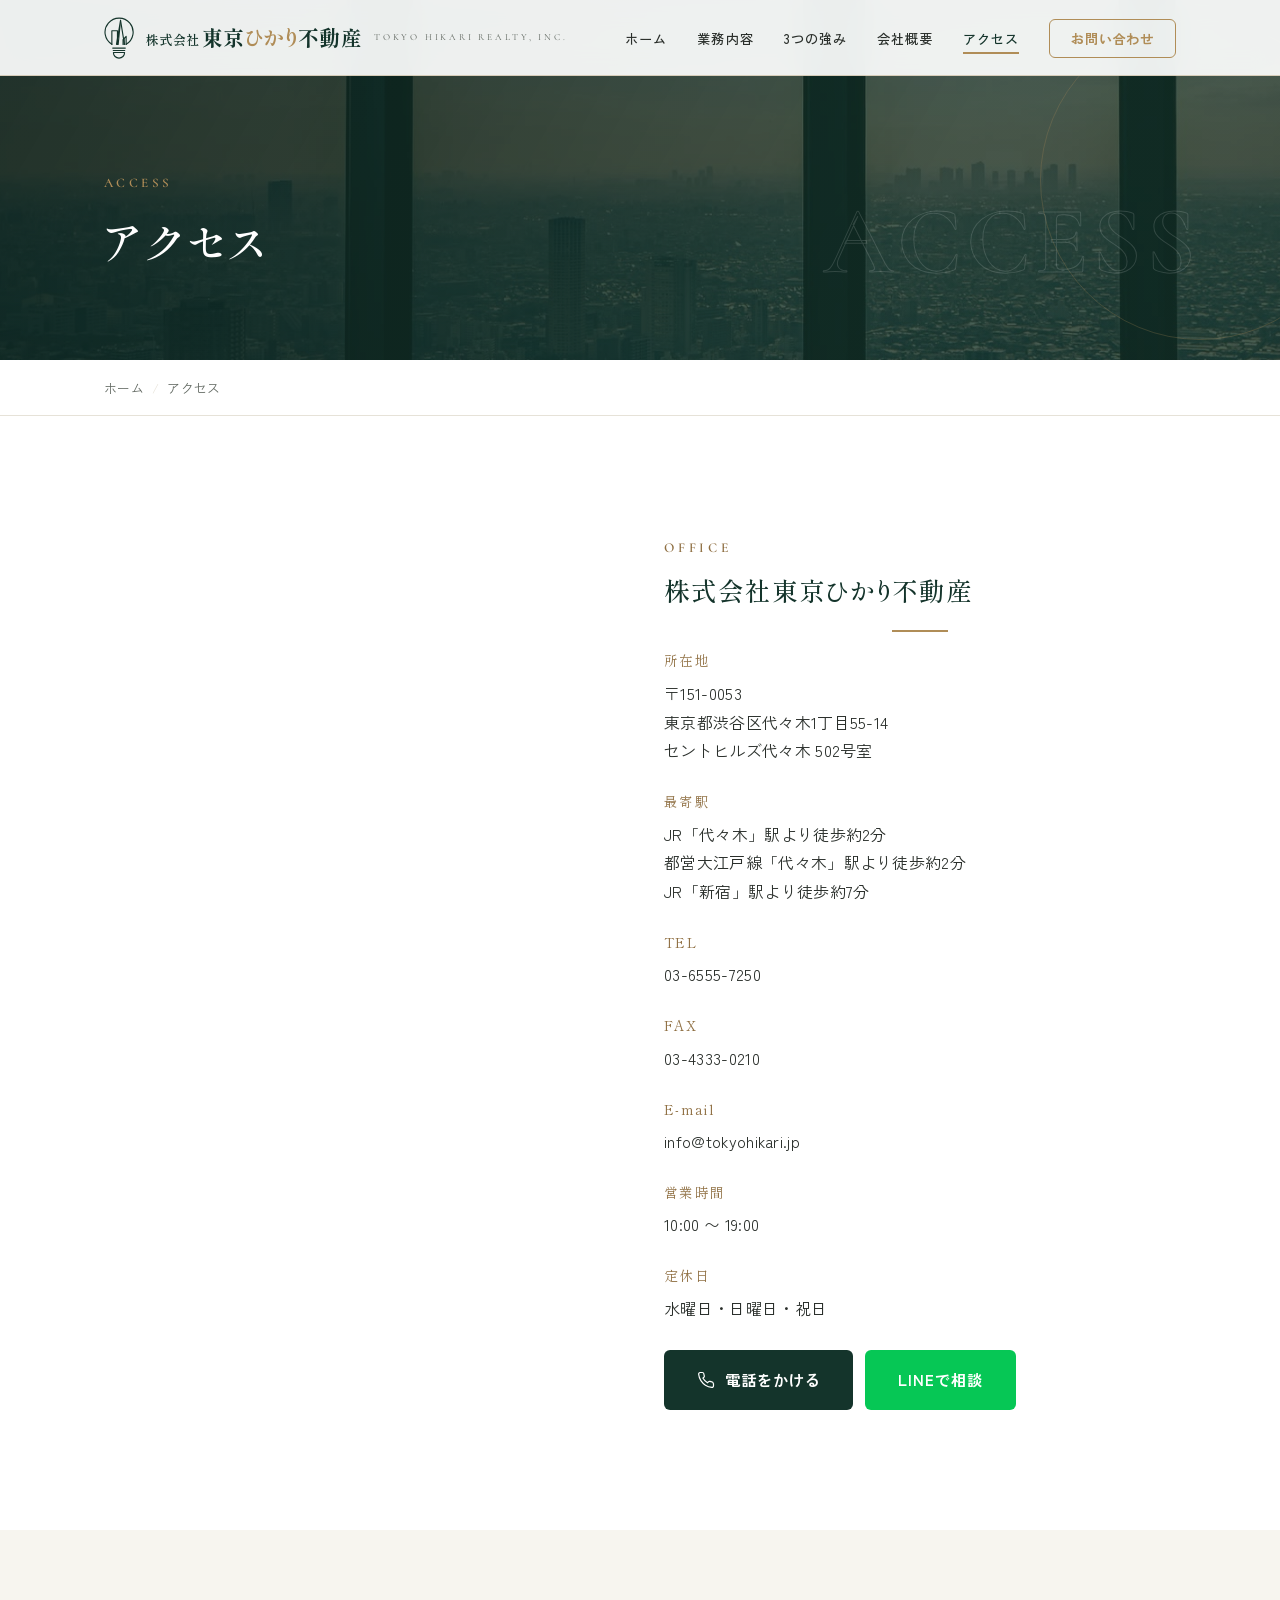
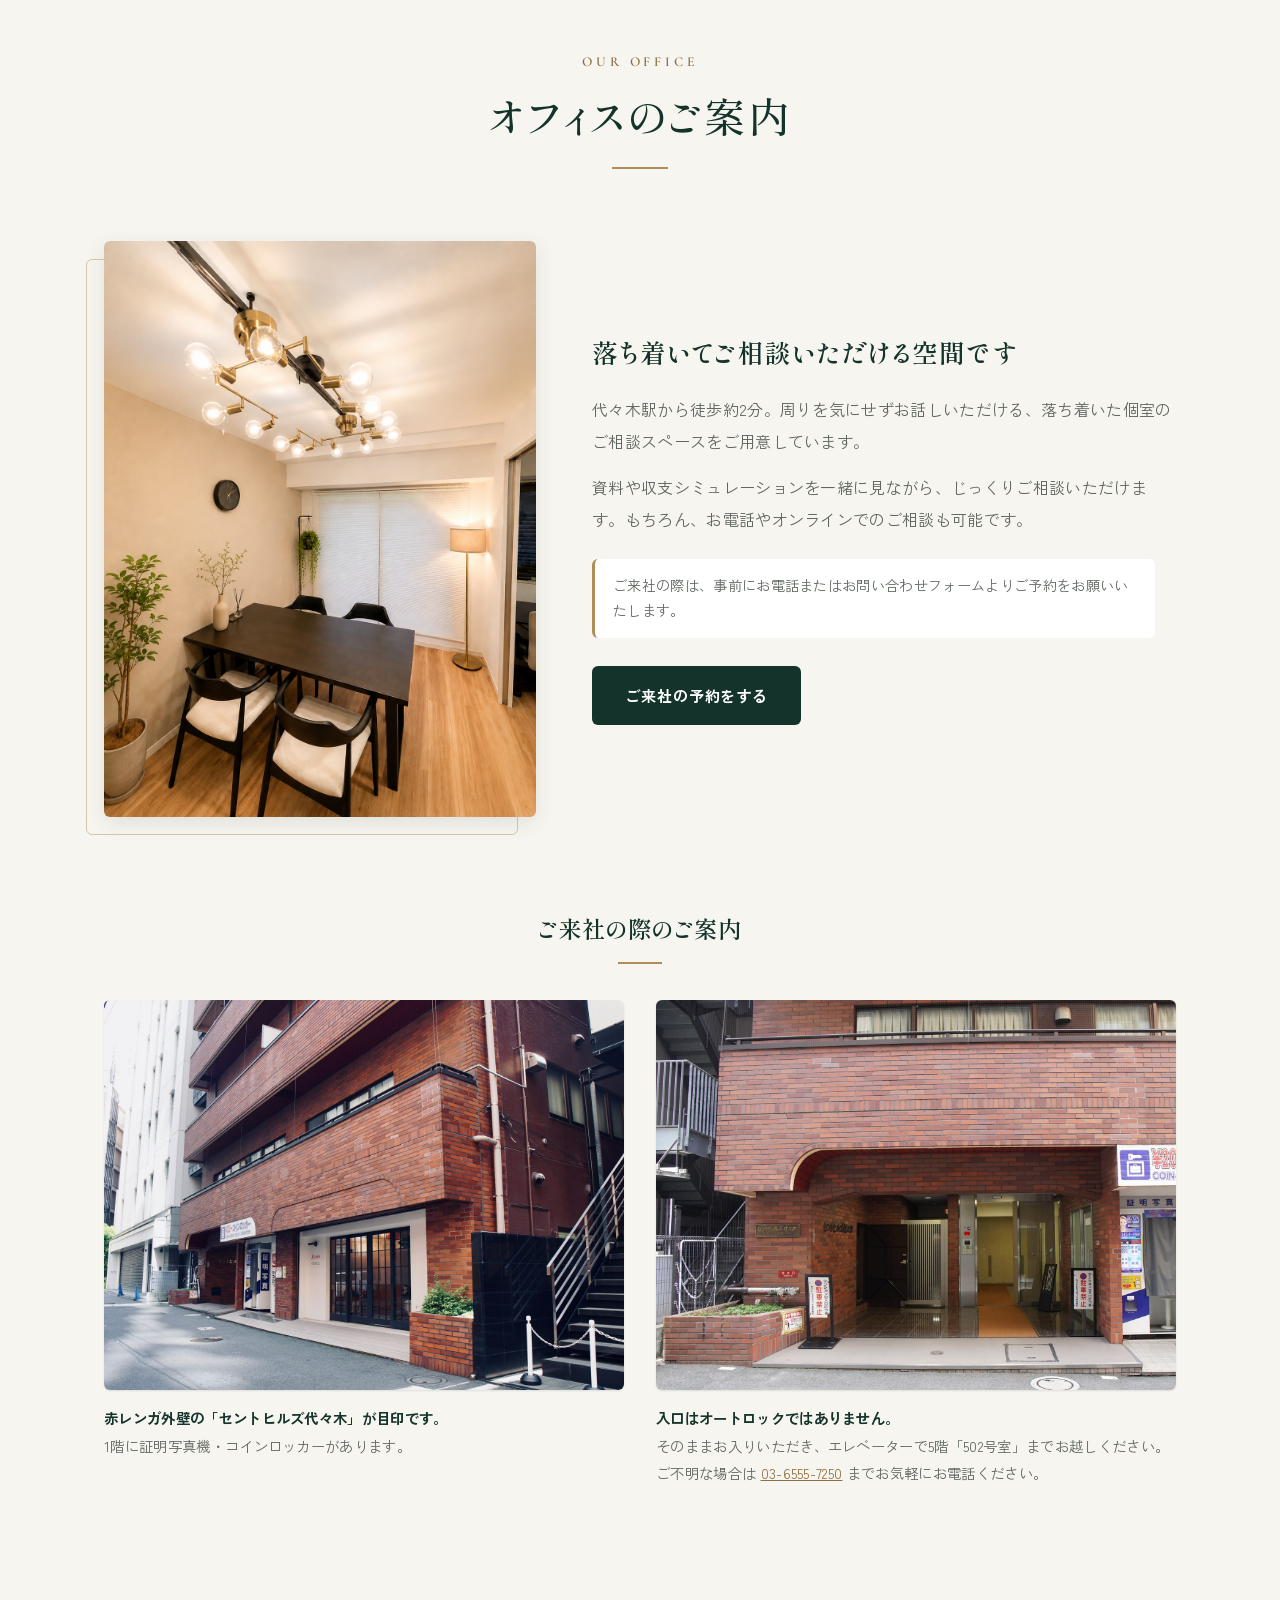
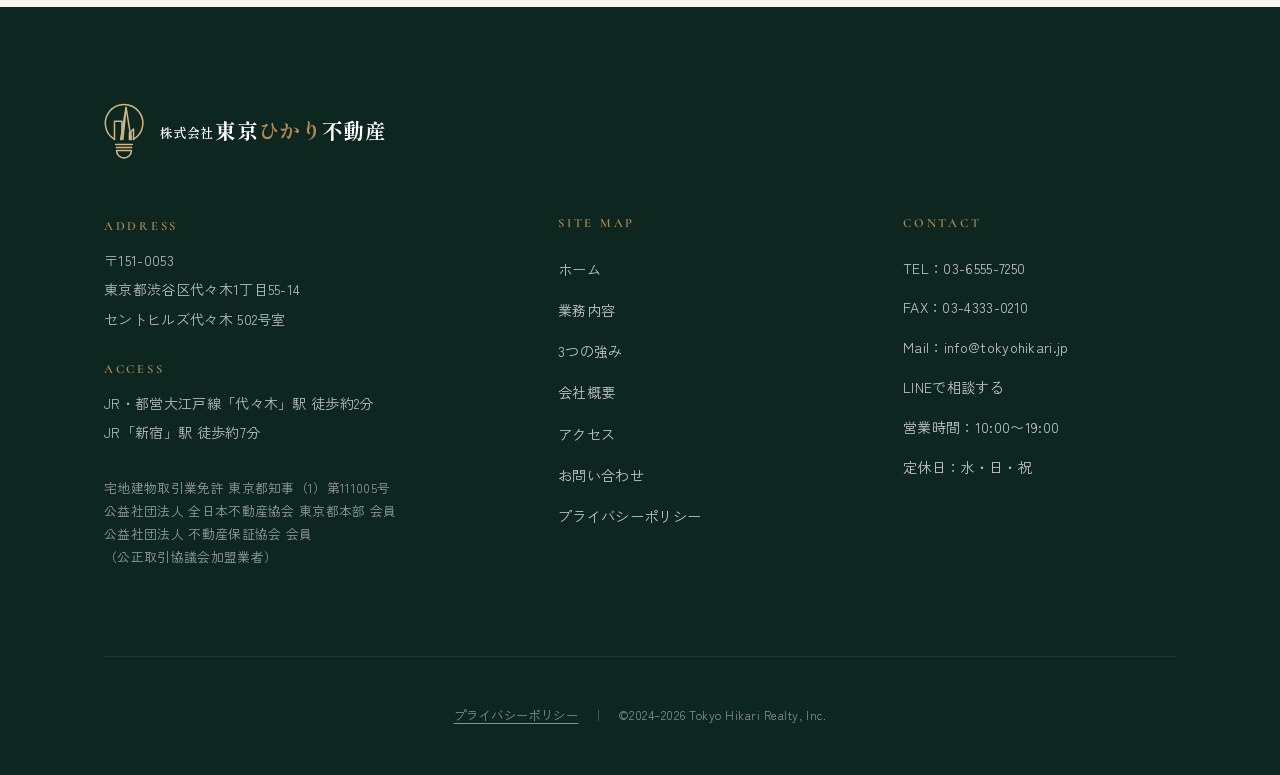
==== access.html @ 7df6ebfc "CTA演出のトリガー調整・旧URLリダイレクト・favicon.ico追加・文言修正 - CTAカーテン演出を、画面下端ではなく中ほど（下から約30%）まで入ってから   開く専用トリガーに変更。大き" ====
<!DOCTYPE html>
<html lang="ja">
<head>
  <meta charset="UTF-8" />
  <meta name="viewport" content="width=device-width, initial-scale=1.0" />
  <title>アクセス｜株式会社東京ひかり不動産</title>
  <meta name="description" content="株式会社東京ひかり不動産へのアクセス。〒151-0053 東京都渋谷区代々木1丁目55-14 セントヒルズ代々木502号室。JR代々木駅より徒歩約2分。" />

  <meta property="og:type" content="website" />
  <meta property="og:title" content="アクセス｜株式会社東京ひかり不動産" />
  <meta property="og:description" content="JR代々木駅より徒歩約2分。アクセス情報のご案内。" />
  <meta property="og:url" content="https://www.tokyohikari.jp/access.html" />
  <meta property="og:image" content="https://www.tokyohikari.jp/images/ogp.jpg" />
  <meta property="og:site_name" content="株式会社東京ひかり不動産" />

  <link rel="canonical" href="https://www.tokyohikari.jp/access.html" />
  <link rel="preconnect" href="https://fonts.googleapis.com" />
  <link rel="preconnect" href="https://fonts.gstatic.com" crossorigin />
  <link href="https://fonts.googleapis.com/css2?family=Cormorant:wght@500;600&family=Playfair+Display:wght@500;600&family=Shippori+Mincho:wght@500;600;700&family=Zen+Kaku+Gothic+Antique:wght@400;500;700;900&display=swap" rel="stylesheet" />
  <link rel="stylesheet" href="css/style.css?v=20260802" />

  <!-- Favicon / App Icons -->
  <link rel="icon" href="favicon.svg" type="image/svg+xml" />
  <link rel="icon" href="favicon-32.png" type="image/png" sizes="32x32" />
  <link rel="apple-touch-icon" href="apple-touch-icon.png" />
  <link rel="icon" href="/favicon.ico" sizes="16x16 32x32 48x48" />
  <meta name="theme-color" content="#14342b" />

  <script type="application/ld+json">
  {
    "@context": "https://schema.org",
    "@type": "RealEstateAgent",
    "name": "株式会社東京ひかり不動産",
    "logo": "https://www.tokyohikari.jp/images/ogp.jpg",
    "url": "https://www.tokyohikari.jp/",
    "telephone": "+81-3-6555-7250",
    "address": {
      "@type": "PostalAddress",
      "postalCode": "151-0053",
      "addressRegion": "東京都",
      "addressLocality": "渋谷区",
      "streetAddress": "代々木1丁目55-14 セントヒルズ代々木 502号室",
      "addressCountry": "JP"
    }
  }
  </script>
</head>
<body>

  <!-- ============ HEADER ============ -->
  <header class="header">
    <div class="container header__inner">
      <a href="index.html" class="brand" aria-label="株式会社東京ひかり不動産 ホーム">
        <img src="images/logo.svg" alt="" class="brand__logo" width="30" height="42" />
        <span class="brand__mark"><span class="brand__co">株式会社</span>東京<span class="lumine">ひかり</span>不動産</span>
        <span class="brand__en">Tokyo Hikari Realty, Inc.</span>
      </a>
      <button class="nav-toggle" aria-label="メニューを開く" aria-expanded="false" aria-controls="gnav">
        <span></span><span></span><span></span>
      </button>
      <nav class="gnav" id="gnav">
        <video class="gnav__video" data-src="images/menu-forum.mp4" muted loop playsinline preload="none" aria-hidden="true"></video>
        <div class="gnav__scrim" aria-hidden="true"></div>
        <span class="gnav__brand" aria-hidden="true"><span class="gnav__co">株式会社</span>東京<span class="lumine">ひかり</span>不動産</span>
        <ul class="gnav__list">
          <li><a href="index.html" class="gnav__link">ホーム</a></li>
          <li><a href="services.html" class="gnav__link">業務内容</a></li>
          <li><a href="strengths.html" class="gnav__link">3つの強み</a></li>
          <li><a href="company.html" class="gnav__link">会社概要</a></li>
          <li><a href="access.html" class="gnav__link is-active">アクセス</a></li>
          <li><a href="contact.html" class="gnav__cta">お問い合わせ</a></li>
        </ul>
      </nav>
    </div>
  </header>

  <main>
    <!-- ============ PAGE HERO ============ -->
    <section class="page-hero">
      <div class="container page-hero__inner" data-en="Access">
        <span class="page-hero__en">Access</span>
        <h1 class="page-hero__title">アクセス</h1>
      </div>
    </section>
    <div class="breadcrumb">
      <div class="container">
        <a href="index.html">ホーム</a><span>/</span>アクセス
      </div>
    </div>

    <!-- ============ ACCESS ============ -->
    <section class="section">
      <div class="container">
        <div class="access-grid">
          <div class="reveal">
            <!-- Google Maps 公式埋め込み（会社のGoogleビジネス登録・社名ピン付き） -->
            <iframe
              class="map-embed"
              src="https://www.google.com/maps/embed?pb=!1m18!1m12!1m3!1d1620.355346889117!2d139.70074214817475!3d35.684124958683825!2m3!1f0!2f0!3f0!3m2!1i1024!2i768!4f13.1!3m3!1m2!1s0x60188df85222869b%3A0xcec7c83b9934823b!2z5qCq5byP5Lya56S-5p2x5Lqs44Gy44GL44KK5LiN5YuV55Sj!5e0!3m2!1sja!2sjp!4v1783303638891!5m2!1sja!2sjp"
              allowfullscreen=""
              loading="lazy"
              referrerpolicy="strict-origin-when-cross-origin"
              title="株式会社東京ひかり不動産 地図"></iframe>
          </div>
          <div class="reveal">
            <span class="section-head__en" style="text-align:left">Office</span>
            <h2 class="section-head__title" style="text-align:left; font-size:1.6rem; margin-bottom:8px;">株式会社東京ひかり不動産</h2>
            <dl class="access-detail">
              <dt>所在地</dt>
              <dd>〒151-0053<br />東京都渋谷区代々木1丁目55-14<br />セントヒルズ代々木 502号室</dd>

              <dt>最寄駅</dt>
              <dd>JR「代々木」駅より徒歩約2分<br />都営大江戸線「代々木」駅より徒歩約2分<br />JR「新宿」駅より徒歩約7分</dd>

              <dt>TEL</dt>
              <dd><a href="tel:0365557250">03-6555-7250</a></dd>

              <dt>FAX</dt>
              <dd>03-4333-0210</dd>

              <dt>E-mail</dt>
              <dd><a href="mailto:info@tokyohikari.jp">info@tokyohikari.jp</a></dd>

              <dt>営業時間</dt>
              <dd>10:00 〜 19:00</dd>

              <dt>定休日</dt>
              <dd>水曜日・日曜日・祝日</dd>
            </dl>
            <div style="margin-top:28px; display:flex; gap:12px; flex-wrap:wrap;">
              <a href="tel:0365557250" class="btn btn--navy">
                <svg width="18" height="18" viewBox="0 0 24 24" fill="none" stroke="currentColor" stroke-width="1.6" aria-hidden="true"><path d="M22 16.9v3a2 2 0 0 1-2.2 2 19.8 19.8 0 0 1-8.6-3 19.5 19.5 0 0 1-6-6 19.8 19.8 0 0 1-3-8.6A2 2 0 0 1 4.1 2h3a2 2 0 0 1 2 1.7c.1.9.3 1.8.6 2.6a2 2 0 0 1-.5 2.1L8 9.6a16 16 0 0 0 6 6l1.2-1.2a2 2 0 0 1 2.1-.5c.8.3 1.7.5 2.6.6a2 2 0 0 1 1.7 2z"/></svg>
                電話をかける
              </a>
              <a href="https://lin.ee/lHbVSyY" class="btn btn--line" target="_blank" rel="noopener">LINEで相談</a>
            </div>
          </div>
        </div>
      </div>
    </section>

    <!-- ============ OFFICE（オフィスのご案内） ============ -->
    <section class="section section--alt">
      <div class="container">
        <div class="section-head reveal">
          <span class="section-head__en">Our Office</span>
          <h2 class="section-head__title">オフィスのご案内</h2>
        </div>
        <div class="office-grid">
          <figure class="office-photo reveal">
            <img src="images/office.jpg" alt="株式会社東京ひかり不動産 事務所内のご相談スペース" loading="lazy" />
          </figure>
          <div class="reveal">
            <h3 class="office-text__title">落ち着いてご相談いただける空間です</h3>
            <p class="office-text__body">
              代々木駅から徒歩約2分。周りを気にせずお話しいただける、落ち着いた個室のご相談スペースをご用意しています。
            </p>
            <p class="office-text__body">
              資料や収支シミュレーションを一緒に見ながら、じっくりご相談いただけます。もちろん、お電話やオンラインでのご相談も可能です。
            </p>
            <p class="office-text__note">
              ご来社の際は、事前にお電話またはお問い合わせフォームよりご予約をお願いいたします。
            </p>
            <div style="display:flex; gap:12px; flex-wrap:wrap;">
              <a href="contact.html" class="btn btn--navy">ご来社の予約をする</a>
            </div>
          </div>
        </div>

        <!-- ご来社の際のご案内（building.jpg / entrance.jpg を images/ に配置） -->
        <div class="visit reveal">
          <h3 class="visit__title">ご来社の際のご案内</h3>
          <div class="visit-grid">
            <figure class="visit-photo">
              <img src="images/building.jpg" alt="セントヒルズ代々木の外観。赤レンガ外壁のマンション" loading="lazy" />
              <figcaption>
                <strong>赤レンガ外壁の「セントヒルズ代々木」が目印です。</strong><br />
                1階に証明写真機・コインロッカーがあります。
              </figcaption>
            </figure>
            <figure class="visit-photo">
              <img src="images/entrance.jpg" alt="セントヒルズ代々木の入口" loading="lazy" />
              <figcaption>
                <strong>入口はオートロックではありません。</strong><br />
                そのままお入りいただき、エレベーターで5階「502号室」までお越しください。<br />
                ご不明な場合は <a href="tel:0365557250" style="color:var(--color-accent-dark); text-decoration:underline;">03-6555-7250</a> までお気軽にお電話ください。
              </figcaption>
            </figure>
          </div>
        </div>
      </div>
    </section>
  </main>

  <!-- ============ FOOTER ============ -->
  <footer class="footer">
    <div class="container">
      <div class="footer__brand">
        <img src="images/logo-white.svg" alt="" class="footer__logo" width="40" height="56" loading="lazy" />
        <div class="footer__brand-mark"><span class="footer__co">株式会社</span>東京<span class="lumine">ひかり</span>不動産</div>
      </div>
      <div class="footer__top">
        <div>
          <span class="footer__label">Address</span>
          <p class="footer__addr">
            〒151-0053<br />
            東京都渋谷区代々木1丁目55-14<br />
            セントヒルズ代々木 502号室
          </p>
          <span class="footer__label">Access</span>
          <p class="footer__addr">
            JR・都営大江戸線「代々木」駅 徒歩約2分<br />
            JR「新宿」駅 徒歩約7分
          </p>
          <p class="footer__license">
            宅地建物取引業免許 東京都知事（1）第111005号<br />
            公益社団法人 全日本不動産協会 東京都本部 会員<br />
            公益社団法人 不動産保証協会 会員<br />（公正取引協議会加盟業者）
          </p>
        </div>
        <div>
          <h3 class="footer__col-title">Site Map</h3>
          <ul class="footer__nav">
            <li><a href="index.html">ホーム</a></li>
            <li><a href="services.html">業務内容</a></li>
            <li><a href="strengths.html">3つの強み</a></li>
            <li><a href="company.html">会社概要</a></li>
            <li><a href="access.html">アクセス</a></li>
            <li><a href="contact.html">お問い合わせ</a></li>
            <li><a href="privacy.html">プライバシーポリシー</a></li>
          </ul>
        </div>
        <div>
          <h3 class="footer__col-title">Contact</h3>
          <ul class="footer__contact">
            <li>TEL：<a href="tel:0365557250">03-6555-7250</a></li>
            <li>FAX：03-4333-0210</li>
            <li>Mail：<a href="mailto:info@tokyohikari.jp">info@tokyohikari.jp</a></li>
            <li><a href="https://lin.ee/lHbVSyY" target="_blank" rel="noopener">LINEで相談する</a></li>
            <li>営業時間：10:00〜19:00</li>
            <li>定休日：水・日・祝</li>
          </ul>
        </div>
      </div>
      <div class="footer__bottom">
        <a href="privacy.html">プライバシーポリシー</a>
        <span aria-hidden="true">｜</span>
        &copy;2024&ndash;2026 Tokyo Hikari Realty, Inc.
      </div>
    </div>
  </footer>

  <script src="js/main.js?v=20260731"></script>
</body>
</html>
---- css/style.css ----
/* =========================================================
   株式会社東京ひかり不動産 コーポレートサイト
   style.css
   ========================================================= */

/* ---------- Design Tokens ---------- */
:root {
  --color-base: #ffffff;
  --color-base-alt: #f7f5ef;
  --color-primary: #14342b;
  --color-primary-dark: #0e2620;
  --color-accent: #b08d57;
  --color-accent-dark: #8f6f42;
  --color-text: #2a2f2b;
  --color-text-muted: #5f665f;
  --color-border: #e6e2d8;

  --font-serif: "Shippori Mincho", "Noto Serif JP", serif;
  /* TRIAL: Zen Kaku Gothic Antique を試験適用中。元に戻す場合は下のコメント行と入れ替え */
  --font-sans: "Zen Kaku Gothic Antique", "Noto Sans JP", sans-serif;
  /* --font-sans: "IBM Plex Sans JP", "Noto Sans JP", sans-serif; */
  --font-latin: "Cormorant", "Shippori Mincho", serif;
  --font-num: "Playfair Display", "Cormorant", serif;

  --radius: 6px;
  --shadow-sm: 0 1px 3px rgba(20, 52, 43, 0.07), 0 1px 2px rgba(20, 52, 43, 0.05);
  --shadow-md: 0 6px 20px rgba(20, 52, 43, 0.10);

  --container: 1120px;
  --header-h: 76px;

  --ease: cubic-bezier(0.22, 0.61, 0.36, 1);
}

/* ---------- Reset ---------- */
*,
*::before,
*::after {
  box-sizing: border-box;
}

html {
  scroll-behavior: smooth;
  -webkit-text-size-adjust: 100%;
  scroll-padding-top: calc(var(--header-h) + 16px);
}

::selection {
  background: rgba(176, 141, 87, 0.9); /* 真鍮 */
  color: #fff;
}

:focus-visible {
  outline: 2px solid var(--color-accent);
  outline-offset: 2px;
}

html {
  /* body の overflow-x だけではスマホの横スワイプ（右端の白い余白）を止められないため、
     ルート要素側でも横方向のオーバーフローを遮断する */
  overflow-x: hidden;
}

body {
  margin: 0;
  font-family: var(--font-sans);
  font-size: 16px;
  line-height: 1.8;
  letter-spacing: 0.02em;
  color: var(--color-text);
  background: var(--color-base);
  font-weight: 400;
  overflow-x: hidden;
}

img {
  max-width: 100%;
  height: auto;
  display: block;
}

a {
  color: inherit;
  text-decoration: none;
  transition: color 0.2s var(--ease);
}

h1, h2, h3, h4 {
  font-family: var(--font-serif);
  font-weight: 600;
  line-height: 1.4;
  letter-spacing: 0.04em;
  color: var(--color-primary);
  margin: 0;
  font-feature-settings: "palt";
}

p {
  margin: 0;
}

ul {
  margin: 0;
  padding: 0;
  list-style: none;
}

/* ---------- Layout Helpers ---------- */
.container {
  width: 100%;
  max-width: var(--container);
  margin: 0 auto;
  padding: 0 24px;
}

.section {
  padding: 120px 0;
}

.section--alt {
  background: var(--color-base-alt);
}

.section-head {
  text-align: center;
  margin-bottom: 72px;
}

.section-head__en {
  display: block;
  font-family: var(--font-latin);
  font-size: 0.85rem;
  letter-spacing: 0.28em;
  text-transform: uppercase;
  color: var(--color-accent-dark);
  font-weight: 600;
  margin-bottom: 12px;
}

.section-head__title {
  font-weight: 500;
  font-size: clamp(1.8rem, 3.8vw, 2.6rem);
}

.section-head__title::after {
  content: "";
  display: block;
  width: 56px;
  height: 2px;
  background: var(--color-accent);
  margin: 22px auto 0;
}

/* 見出し金線: .section-head.reveal が is-visible になったら中央から左右へ伸びる */
.section-head.reveal .section-head__title::after {
  transform: scaleX(0);
  transform-origin: center;
  transition: transform 0.55s var(--ease) 0.45s;
}

.section-head.reveal.is-visible .section-head__title::after {
  transform: scaleX(1);
}

.section-head__lead {
  margin-top: 24px;
  color: var(--color-text-muted);
  font-size: 1rem;
  max-width: 680px;
  margin-left: auto;
  margin-right: auto;
}

/* ---------- Buttons ---------- */
.btn {
  position: relative;
  overflow: hidden;
  display: inline-flex;
  align-items: center;
  justify-content: center;
  gap: 10px;
  padding: 15px 32px;
  font-family: var(--font-sans);
  font-size: 0.95rem;
  font-weight: 600;
  letter-spacing: 0.06em;
  border-radius: var(--radius);
  border: 1.5px solid transparent;
  cursor: pointer;
  transition: all 0.25s var(--ease);
}

/* ホバーで光が流れる */
.btn::after {
  content: "";
  position: absolute;
  top: 0;
  left: -70%;
  width: 45%;
  height: 100%;
  background: linear-gradient(90deg, transparent, rgba(255, 255, 255, 0.35), transparent);
  transform: skewX(-20deg);
  transition: left 0.55s var(--ease);
  pointer-events: none;
}

.btn:hover::after {
  left: 125%;
}

.btn--gold {
  background: var(--color-accent);
  color: #fff;
}

.btn--gold:hover {
  background: var(--color-accent-dark);
  transform: translateY(-2px);
}

.btn--outline {
  background: transparent;
  border-color: rgba(255, 255, 255, 0.6);
  color: #fff;
}

.btn--outline:hover {
  background: rgba(255, 255, 255, 0.12);
}

.btn--navy {
  background: var(--color-primary);
  color: #fff;
}

.btn--navy:hover {
  background: var(--color-primary-dark);
  transform: translateY(-2px);
}

.btn--line {
  background: #06c755;
  color: #fff;
}

.btn--line:hover {
  background: #05b34c;
  transform: translateY(-2px);
}

/* 明るい背景用の輪郭ボタン */
.btn--ghost {
  background: transparent;
  border-color: var(--color-primary);
  color: var(--color-primary);
}

.btn--ghost:hover {
  background: var(--color-primary);
  color: #fff;
  transform: translateY(-2px);
}

/* ---------- Header ---------- */
.header {
  position: fixed;
  top: 0;
  left: 0;
  width: 100%;
  height: var(--header-h);
  background: rgba(255, 255, 255, 0.92);
  backdrop-filter: saturate(180%) blur(12px);
  border-bottom: 1px solid rgba(176, 141, 87, 0.35);
  z-index: 1000;
  transition: box-shadow 0.3s var(--ease), background 0.3s var(--ease), border-color 0.3s var(--ease);
}

.header.is-scrolled {
  box-shadow: var(--shadow-sm);
}

/* ---- 透過ヘッダー（トップページ・スクロール前のみ） ---- */
.header--overlay:not(.is-scrolled) {
  background: transparent;
  border-bottom-color: transparent;
  backdrop-filter: none;
}

.header--overlay:not(.is-scrolled) .brand__logo--dark { display: none; }
.header--overlay:not(.is-scrolled) .brand__logo--light { display: block; }

.header--overlay:not(.is-scrolled) .brand__mark,
.header--overlay:not(.is-scrolled) .brand__co,
.header--overlay:not(.is-scrolled) .brand__en,
.header--overlay:not(.is-scrolled) .gnav__link {
  color: #fff;
}

.header--overlay:not(.is-scrolled) .brand__mark .lumine {
  color: var(--color-accent);
}

.header--overlay:not(.is-scrolled) .nav-toggle span {
  background: #fff;
}

/* 透過ヘッダー時はCTAボタンもガラス風にしてヒーロー動画になじませる */
@media (min-width: 1001px) {
  .header--overlay:not(.is-scrolled) .gnav__cta {
    background: rgba(255, 255, 255, 0.10);
    border-color: rgba(255, 255, 255, 0.55);
    backdrop-filter: blur(6px);
    color: #fff !important;
  }

  .header--overlay:not(.is-scrolled) .gnav__cta:hover {
    background: rgba(255, 255, 255, 0.22);
    border-color: rgba(255, 255, 255, 0.85);
  }
}

.header__inner {
  height: 100%;
  display: flex;
  align-items: center;
  justify-content: space-between;
}

.brand {
  display: flex;
  align-items: center;
  gap: 12px;
  line-height: 1;
}

.brand__logo {
  flex: none;
  width: 30px;
  height: 42px;
}

.brand__logo--light {
  display: none;
}

.brand__mark {
  font-family: var(--font-serif);
  font-size: 1.3rem;
  font-weight: 700;
  color: var(--color-primary);
  letter-spacing: 0.02em;
  font-feature-settings: "palt";
  white-space: nowrap;
}

.brand__co {
  font-size: 0.62em;
  font-weight: 600;
  margin-right: 2px;
  vertical-align: 0.12em;
}

.brand__mark .lumine {
  color: var(--color-accent);
}

.brand__en {
  font-family: var(--font-latin);
  font-size: 0.58rem;
  letter-spacing: 0.3em;
  color: var(--color-text-muted);
  text-transform: uppercase;
  white-space: nowrap;
}

.gnav__list {
  display: flex;
  align-items: center;
  gap: 30px;
}

.gnav__link {
  font-size: 0.82rem;
  font-weight: 500;
  letter-spacing: 0.08em;
  color: var(--color-text);
  position: relative;
  padding: 6px 0;
  white-space: nowrap;
}

.gnav__link::after {
  content: "";
  position: absolute;
  left: 0;
  bottom: 0;
  width: 0;
  height: 2px;
  background: var(--color-accent);
  transition: width 0.25s var(--ease);
}

.gnav__link:hover,
.gnav__link.is-active {
  color: var(--color-primary);
}

.gnav__link:hover::after,
.gnav__link.is-active::after {
  width: 100%;
}

.gnav__cta {
  padding: 9px 21px; /* 枠線1px分を差し引いて高さを維持 */
  background: transparent;
  color: var(--color-accent) !important;
  border: 1px solid var(--color-accent);
  border-radius: var(--radius);
  font-size: 0.82rem;
  font-weight: 600;
  letter-spacing: 0.06em;
  transition: background 0.3s var(--ease), border-color 0.3s var(--ease), color 0.3s var(--ease);
}

.gnav__cta::after {
  display: none;
}

.gnav__cta:hover {
  background: var(--color-accent);
  color: #fff !important;
}

/* メニュー背景動画・スクリム・会社名はモバイル全画面メニュー専用 */
.gnav__video,
.gnav__scrim,
.gnav__brand {
  display: none;
}

/* Hamburger */
.nav-toggle {
  display: none;
  width: 44px;
  height: 44px;
  border: none;
  background: transparent;
  cursor: pointer;
  padding: 0;
  position: relative;
}

.nav-toggle span {
  position: absolute;
  left: 10px;
  width: 24px;
  height: 2px;
  background: var(--color-primary);
  transition: transform 0.3s var(--ease), opacity 0.3s var(--ease);
}

.nav-toggle span:nth-child(1) { top: 15px; }
.nav-toggle span:nth-child(2) { top: 21px; }
.nav-toggle span:nth-child(3) { top: 27px; }

.nav-toggle.is-open span:nth-child(1) { transform: translateY(6px) rotate(45deg); }
.nav-toggle.is-open span:nth-child(2) { opacity: 0; }
.nav-toggle.is-open span:nth-child(3) { transform: translateY(-6px) rotate(-45deg); }

/* メニュー展開中（深緑の全画面ナビ）はXアイコンを常に白に */
.nav-toggle.is-open span {
  background: #fff;
}

/* ---------- Hero ---------- */
.hero {
  position: relative;
  min-height: 100vh;
  min-height: 100dvh; /* 常に現在の可視領域の高さに追従（アドレスバー表示/収納どちらでも隙間が出ない） */
  display: flex;
  align-items: center;
  color: #fff;
  overflow: hidden;
}

.hero__bg {
  position: absolute;
  inset: 0;
  background-color: #0c211b;
  background-size: cover;
  background-position: center 42%;
  transform: scale(1.05);
}

/* 動画レイヤー（デスクトップ）。.hero__bg は動画読込失敗時・モバイル・reduced-motion時のフォールバック */
.hero__video {
  position: absolute;
  inset: 0;
  width: 100%;
  height: 100%;
  object-fit: cover;
  object-position: center 25%;
}

/* 動画は再生開始までフォールバック静止画を見せ、再生開始でクロスフェード */
.hero__video,
.cta-band__video,
.media-band__video {
  opacity: 0;
  transition: opacity 1.2s var(--ease);
}

.hero__video.is-playing,
.cta-band__video.is-playing,
.media-band__video.is-playing {
  opacity: 1;
}

/* 明るい昼景色用のオーバーレイ：
   ・左は濃く（白文字の可読性）
   ・右は薄く（街並み・湾岸を見せる）
   ・下は暗く沈める（奥行き＋下のバーへ自然に繋ぐ） */
.hero__overlay {
  position: absolute;
  inset: 0;
  background:
    linear-gradient(180deg, rgba(9, 26, 21, 0.55) 0%, rgba(9, 26, 21, 0.0) 16%),
    linear-gradient(
      180deg,
      rgba(9, 26, 21, 0.02) 0%,
      rgba(9, 26, 21, 0.00) 50%,
      rgba(9, 26, 21, 0.03) 74%,
      rgba(9, 26, 21, 0.38) 100%
    ),
    linear-gradient(
      100deg,
      rgba(9, 26, 21, 0.28) 0%,
      rgba(12, 33, 27, 0.10) 46%,
      rgba(15, 42, 34, 0.00) 74%,
      rgba(15, 42, 34, 0.00) 100%
    );
}

/* うっすらとしたグリッド線 — 図面・都市の几帳面さを想起させる */
.hero::before {
  content: "";
  position: absolute;
  inset: 0;
  z-index: 1;
  background-image:
    linear-gradient(rgba(255, 255, 255, 0.045) 1px, transparent 1px),
    linear-gradient(90deg, rgba(255, 255, 255, 0.045) 1px, transparent 1px);
  background-size: 84px 84px;
  pointer-events: none;
}

/* 「ひかり」のグロー */
.hero::after {
  content: "";
  position: absolute;
  right: -12%;
  top: -22%;
  width: 62vw;
  height: 62vw;
  z-index: 1;
  background: radial-gradient(circle, rgba(176, 141, 87, 0.30) 0%, transparent 62%);
  pointer-events: none;
}

.hero__inner {
  position: relative;
  z-index: 2;
  padding-top: var(--header-h);
  max-width: 720px;
}

.hero__eyebrow {
  display: inline-flex;
  align-items: center;
  gap: 12px;
  font-family: var(--font-latin);
  font-size: 0.88rem;
  letter-spacing: 0.22em;
  text-transform: uppercase;
  color: #e3c48e;
  font-weight: 600;
  margin-bottom: 26px;
  text-shadow: 0 1px 4px rgba(9, 26, 21, 0.75), 0 1px 14px rgba(9, 26, 21, 0.6);
}

.hero__eyebrow::before {
  content: "";
  width: 42px;
  height: 1px;
  background: var(--color-accent);
}

.hero__title {
  color: #fff;
  font-weight: 500;
  font-size: clamp(2.6rem, 6.5vw, 4.4rem);
  line-height: 1.35;
  letter-spacing: 0.06em;
  margin-bottom: 26px;
  text-shadow: 0 2px 24px rgba(9, 26, 21, 0.6), 0 1px 4px rgba(9, 26, 21, 0.5);
}

.hero__lead {
  font-size: clamp(1rem, 2vw, 1.15rem);
  line-height: 2;
  color: rgba(255, 255, 255, 0.92);
  margin-bottom: 0;
  max-width: 560px;
  text-shadow: 0 1px 4px rgba(9, 26, 21, 0.7), 0 1px 18px rgba(9, 26, 21, 0.65);
}

/* 読み込み時に順に立ち上がる */
@keyframes heroRise {
  from { opacity: 0; transform: translateY(30px); }
  to   { opacity: 1; transform: none; }
}

.hero__eyebrow { animation: heroRise 1.4s var(--ease) 0.2s both; }
.hero__title   { animation: heroRise 1.4s var(--ease) 0.45s both; }
.hero__lead    { animation: heroRise 1.4s var(--ease) 0.7s both; }

/* 右端の縦書き英字 */
.hero__vertical {
  position: absolute;
  right: 40px;
  top: 50%;
  transform: translateY(-50%);
  z-index: 2;
  writing-mode: vertical-rl;
  font-family: var(--font-latin);
  font-size: 0.68rem;
  letter-spacing: 0.52em;
  text-transform: uppercase;
  color: rgba(255, 255, 255, 0.38);
  pointer-events: none;
}

.hero__scroll {
  position: absolute;
  right: 34px;
  bottom: 28px;
  z-index: 2;
  font-family: var(--font-latin);
  font-size: 0.65rem;
  letter-spacing: 0.2em;
  color: rgba(255, 255, 255, 0.7);
  writing-mode: vertical-rl;
  display: flex;
  align-items: center;
  gap: 14px;
}

.hero__scroll::after {
  content: "";
  width: 1px;
  height: 46px;
  background: rgba(255, 255, 255, 0.5);
  animation: scrollLine 2s ease-in-out infinite;
}

@keyframes scrollLine {
  0%, 100% { transform: scaleY(0.3); transform-origin: top; opacity: 0.4; }
  50% { transform: scaleY(1); transform-origin: top; opacity: 1; }
}

/* ---------- Page Hero (下層ページ) ---------- */
.page-hero {
  position: relative;
  background:
    linear-gradient(120deg, rgba(14, 38, 32, 0.90) 0%, rgba(20, 52, 43, 0.78) 70%),
    url("../images/pagehero-dusk-pano.jpg") center 50% / cover no-repeat;
  background-color: var(--color-primary);
  color: #fff;
  padding: calc(var(--header-h) + 96px) 0 88px;
  overflow: hidden;
}

/* 下層ページ見出しの英字ウォーターマーク */
.page-hero__inner::after {
  content: attr(data-en);
  position: absolute;
  right: 0;
  bottom: -0.18em;
  font-family: var(--font-latin);
  font-size: clamp(3rem, 9vw, 6rem);
  line-height: 1;
  font-weight: 700;
  letter-spacing: 0.05em;
  text-transform: uppercase;
  white-space: nowrap;
  color: transparent;
  -webkit-text-stroke: 1px rgba(255, 255, 255, 0.14);
  pointer-events: none;
}

.page-hero::after {
  content: "";
  position: absolute;
  right: -80px;
  top: 50%;
  transform: translateY(-50%);
  width: 320px;
  height: 320px;
  border: 1px solid rgba(176, 141, 87, 0.25);
  border-radius: 50%;
}

.page-hero__inner {
  position: relative;
  z-index: 2;
}

.page-hero__en {
  display: block;
  font-family: var(--font-latin);
  font-size: 0.82rem;
  letter-spacing: 0.26em;
  text-transform: uppercase;
  color: var(--color-accent);
  font-weight: 600;
  margin-bottom: 14px;
}

.page-hero__title {
  color: #fff;
  font-weight: 500;
  font-size: clamp(1.9rem, 4.2vw, 2.8rem);
}

.breadcrumb {
  padding: 16px 0;
  font-size: 0.8rem;
  color: var(--color-text-muted);
  border-bottom: 1px solid var(--color-border);
}

.breadcrumb a:hover {
  color: var(--color-accent-dark);
}

.breadcrumb span {
  margin: 0 8px;
  color: var(--color-border);
}

/* ---------- Trust Bar ---------- */
.trust-bar {
  background: var(--color-primary-dark);
  border-top: 1px solid rgba(176, 141, 87, 0.45);
  color: #fff;
  padding: 34px 0;
}

.trust-bar__grid {
  display: grid;
  grid-template-columns: repeat(3, 1fr);
  gap: 24px;
  text-align: center;
}

.trust-item__badge {
  position: relative;
  display: flex;
  align-items: center;
  justify-content: center;
  width: 64px;
  height: 64px;
  margin: 0 auto 16px;
  border: 2px solid var(--color-accent);
  border-radius: 50%;
  background: radial-gradient(circle, rgba(176, 141, 87, 0.22) 0%, rgba(176, 141, 87, 0.05) 68%, transparent 100%);
  box-shadow: 0 0 0 1px rgba(176, 141, 87, 0.28), 0 6px 16px rgba(0, 0, 0, 0.28);
  color: var(--color-accent);
}

/* メダル風の内側の輪 */
.trust-item__badge::before {
  content: "";
  position: absolute;
  inset: 6px;
  border: 1px solid rgba(176, 141, 87, 0.5);
  border-radius: 50%;
}

.trust-item__badge svg {
  position: relative;
  z-index: 1;
  width: 27px;
  height: 27px;
}

.trust-item__label {
  display: block;
  font-family: var(--font-latin);
  font-size: 0.82rem;
  letter-spacing: 0.14em;
  color: var(--color-accent);
  margin-bottom: 8px;
}

.trust-item__value {
  font-family: var(--font-serif);
  font-size: 1.05rem;
  line-height: 1.7;
  color: #fff;
}

.trust-item__value small {
  font-size: 0.76em;
  color: rgba(255, 255, 255, 0.75);
}

.trust-bar__grid > * + * {
  border-left: 1px solid rgba(255, 255, 255, 0.12);
}

/* ---- バッジのポップイン（.reveal--flat + .is-visible で発火） ---- */

/* コンテナは状態フックとしてのみ使い、見た目は動かさない */
.reveal--flat {
  opacity: 1;
  transform: none;
  transition: none;
}

@keyframes badgePop {
  0%   { opacity: 0; transform: scale(0.6); }
  70%  { opacity: 1; transform: scale(1.06); }
  100% { opacity: 1; transform: scale(1); }
}

/* is-visible が付くまでバッジは非表示（場所は確保される） */
.trust-bar__grid.reveal--flat .trust-item__badge {
  opacity: 0;
}

.trust-bar__grid.reveal--flat.is-visible .trust-item__badge {
  animation: badgePop 0.4s var(--ease) both;
}

.trust-bar__grid.reveal--flat.is-visible .trust-item:nth-child(2) .trust-item__badge {
  animation-delay: 0.13s;
}

.trust-bar__grid.reveal--flat.is-visible .trust-item:nth-child(3) .trust-item__badge {
  animation-delay: 0.26s;
}

/* ---------- Policy（安心してご相談いただくために） ---------- */
.policy-lead {
  max-width: 780px;
  margin: 0 auto 64px;
  text-align: center;
  color: var(--color-text-muted);
  line-height: 2.1;
}

.policy-grid {
  display: grid;
  grid-template-columns: repeat(2, 1fr);
  gap: 28px;
  margin-bottom: 72px;
}

.policy-item {
  position: relative;
  overflow: hidden;
  background: #fff;
  border: 1px solid var(--color-border);
  border-radius: var(--radius);
  padding: 40px 36px;
}

/* カード右上の大きな輪郭数字（3つの強みページの演出の流用） */
.policy-item__num {
  position: absolute;
  top: 10px;
  right: 18px;
  font-family: var(--font-latin);
  font-size: 3.4rem;
  line-height: 1;
  font-weight: 700;
  color: transparent;
  -webkit-text-stroke: 1px rgba(176, 141, 87, 0.35);
  pointer-events: none;
}

.policy-item__title {
  position: relative;
  padding-left: 34px;
  font-size: 1.1rem;
  line-height: 1.5;
  margin-bottom: 14px;
}

.policy-item__title svg {
  position: absolute;
  left: 0;
  top: 0.18em;
  width: 22px;
  height: 22px;
  color: var(--color-accent);
}

/* ポリシーカード: 左列は左から・右列は右から滑り込む（.reveal の縦移動を上書き） */
.policy-grid .policy-item.reveal {
  transform: translateX(-36px);
}

.policy-grid .policy-item.reveal:nth-child(even) {
  transform: translateX(36px);
}

.policy-grid .policy-item.reveal:nth-child(2) { transition-delay: 0.12s; }
.policy-grid .policy-item.reveal:nth-child(3) { transition-delay: 0.08s; }
.policy-grid .policy-item.reveal:nth-child(4) { transition-delay: 0.2s; }

.policy-grid .policy-item.reveal.is-visible {
  transform: none;
}

/* カード着地後、タイトル下側に真鍮のマーカーが左→右へ引かれる */
.policy-item__marker {
  background-image: linear-gradient(rgba(176, 141, 87, 0.30), rgba(176, 141, 87, 0.30));
  background-repeat: no-repeat;
  background-size: 0% 38%;
  background-position: 0 88%;
  -webkit-box-decoration-break: clone;
  box-decoration-break: clone;
  transition: background-size 0.7s var(--ease) 0.55s;
}

.policy-item.is-visible .policy-item__marker {
  background-size: 100% 38%;
}

/* JSが行単位に分割した後は、親スパンのマーカーを無効化して行スパンに任せる */
.policy-item__marker.is-split {
  background-image: none;
}

.policy-item__marker-line {
  background-image: linear-gradient(rgba(176, 141, 87, 0.30), rgba(176, 141, 87, 0.30));
  background-repeat: no-repeat;
  background-size: 0% 38%;
  background-position: 0 88%;
  -webkit-box-decoration-break: clone;
  box-decoration-break: clone;
}

.policy-item.is-visible .policy-item__marker-line {
  background-size: 100% 38%;
}

/* 共通マーカー: 親の .reveal が is-visible になったらタイトル下に真鍮の線が引かれる */
.marker-sweep {
  background-image: linear-gradient(rgba(176, 141, 87, 0.30), rgba(176, 141, 87, 0.30));
  background-repeat: no-repeat;
  background-size: 0% 38%;
  background-position: 0 88%;
  -webkit-box-decoration-break: clone;
  box-decoration-break: clone;
  transition: background-size 0.7s var(--ease) 0.55s;
}

.is-visible .marker-sweep {
  background-size: 100% 38%;
}

/* 業務内容の行・強みブロック: 左から滑り込む */
.service-row.reveal,
.strength-block.reveal {
  transform: translateX(-36px);
}

.service-row.reveal.is-visible,
.strength-block.reveal.is-visible {
  transform: none;
}

.policy-item__text {
  font-size: 0.93rem;
  color: var(--color-text-muted);
  line-height: 2;
}

.policy-item__text + .policy-item__text {
  margin-top: 12px;
}

.policy-faq-link {
  text-align: center;
  margin: 56px 0 0;
}

.policy-faq-link a {
  display: inline-block;
  padding: 15px 44px;
  font-family: var(--font-serif);
  font-size: 0.95rem;
  font-weight: 600;
  letter-spacing: 0.08em;
  color: var(--color-accent-dark);
  border: 1.5px solid var(--color-accent);
  border-radius: var(--radius);
  transition: all 0.25s var(--ease);
}

.policy-faq-link a:hover {
  background: var(--color-accent);
  color: #fff;
  transform: translateY(-2px);
}

.policy-score {
  margin-top: 88px;
  display: flex;
  flex-direction: column;
  align-items: center;
  gap: 10px;
  background: var(--color-primary);
  color: #fff;
  border-radius: var(--radius);
  padding: 38px 28px 34px;
  text-align: center;
  margin-bottom: 22px;
}

.policy-score__label {
  font-size: 0.85rem;
  letter-spacing: 0.04em;
  color: rgba(255, 255, 255, 0.85);
}

.policy-score__value {
  font-family: var(--font-num);
  font-size: 3.2rem;
  line-height: 1;
  font-weight: 600;
  letter-spacing: 0.02em;
  color: var(--color-accent);
}

.policy-score__value small {
  font-size: 1.05rem;
  font-weight: 500;
  color: rgba(255, 255, 255, 0.65);
  margin-left: 6px;
}

.policy-score__caption {
  font-size: 0.8rem;
  color: rgba(255, 255, 255, 0.65);
}

/* ---------- 数字バンド（トップ） ---------- */
.stats-band {
  position: relative;
  isolation: isolate;
  overflow: hidden;
  margin-top: 88px;
  margin-bottom: 22px;
  border: 1px solid rgba(176, 141, 87, 0.18);
  border-radius: var(--radius);
  background: var(--color-primary);
  color: var(--color-base-alt);
}

.stats-band::after {
  content: "";
  position: absolute;
  inset: 9px;
  z-index: -1;
  border: 1px solid rgba(176, 141, 87, 0.15);
  border-radius: 2px;
  pointer-events: none;
}

.stats-band__bg {
  position: absolute;
  inset: 0;
  z-index: -3;
  background: url("../images/stats-tower.jpg") no-repeat;
  background-size: 100% auto;
  background-position: 50% 36%;
}

.stats-band__scrim {
  position: absolute;
  inset: 0;
  z-index: -2;
  background: radial-gradient(ellipse at center, rgba(20, 52, 43, 0.85), rgba(20, 52, 43, 0.93));
}

.stats-band__head {
  padding: 40px 24px 0;
  text-align: center;
}

.stats-band__en {
  display: block;
  margin-bottom: 12px;
  color: var(--color-accent);
  font-family: var(--font-latin);
  font-size: 0.85rem;
  font-weight: 600;
  line-height: 1;
  letter-spacing: 0.28em;
  text-transform: uppercase;
}

.stats-band__title {
  color: var(--color-base-alt);
  font-size: 1.3rem;
  font-weight: 500;
  letter-spacing: 0.09em;
}

.stats-band__title::after {
  content: "";
  display: block;
  width: 44px;
  height: 1px;
  margin: 17px auto 0;
  background: var(--color-accent);
  transform: scaleX(0);
  transform-origin: center;
  transition: transform 0.9s var(--ease) 0.35s;
}

.stats-band.is-visible .stats-band__title::after {
  transform: scaleX(1);
}

.stats-band__grid {
  display: grid;
  grid-template-columns: repeat(4, minmax(0, 1fr));
  padding: 25px 12px 28px;
}

.stats-item {
  min-width: 0;
  padding: 8px 18px 7px;
  text-align: center;
  border-right: 1px solid rgba(176, 141, 87, 0.3);
  opacity: 0;
  transform: translateY(9px);
  transition: opacity 0.7s var(--ease), transform 0.7s var(--ease);
}

.stats-band.is-visible .stats-item {
  opacity: 1;
  transform: none;
}

.stats-band.is-visible .stats-item:nth-child(1) { transition-delay: 0.18s; }
.stats-band.is-visible .stats-item:nth-child(2) { transition-delay: 0.26s; }
.stats-band.is-visible .stats-item:nth-child(3) { transition-delay: 0.34s; }
.stats-band.is-visible .stats-item:nth-child(4) { transition-delay: 0.42s; }

.stats-item:last-child {
  border-right: 0;
}

.stats-item__value {
  color: #e9dcc3;
  font-family: var(--font-num);
  font-size: clamp(1.75rem, 2.5vw, 2.05rem);
  font-weight: 500;
  line-height: 1.2;
  letter-spacing: 0.015em;
  font-variant-numeric: lining-nums tabular-nums;
  white-space: nowrap;
}

.stats-item__unit {
  margin-left: 0.28em;
  color: var(--color-accent);
  font-family: var(--font-serif);
  font-size: 0.45em;
  font-weight: 500;
  letter-spacing: 0.035em;
}

.stats-item__label {
  margin-top: 10px;
  color: rgba(247, 245, 239, 0.72);
  font-size: 0.78rem;
  font-weight: 500;
  line-height: 1.6;
  letter-spacing: 0.045em;
  white-space: nowrap;
}

.stats-band__note {
  padding: 0 26px 22px;
  color: rgba(247, 245, 239, 0.45);
  font-size: 0.7rem;
  font-weight: 500;
  line-height: 1.7;
  letter-spacing: 0.02em;
  text-align: right;
}

/* お客様の声（トップページ） */
.voice {
  margin-top: 88px;
}

.voice-grid {
  display: grid;
  grid-template-columns: repeat(auto-fit, minmax(280px, 380px));
  gap: 24px;
  margin-top: 32px;
  justify-content: center;
}

.voice-card {
  position: relative;
  background: #fff;
  border: 1px solid var(--color-border);
  border-radius: var(--radius);
  padding: 36px 28px 28px;
}

.voice-card__quote {
  display: block;
  font-family: var(--font-serif);
  font-size: 2.6rem;
  line-height: 1;
  color: var(--color-accent);
  margin-bottom: 8px;
}

.voice-card__stars {
  display: block;
  color: var(--color-accent);
  font-size: 0.95rem;
  letter-spacing: 0.22em;
  margin-bottom: 10px;
}

.voice-card__text {
  font-size: 0.92rem;
  color: var(--color-text-muted);
  line-height: 1.95;
  margin-bottom: 18px;
}

.voice-card__source {
  font-size: 0.8rem;
  color: var(--color-accent-dark);
  letter-spacing: 0.02em;
}

/* 掲載ポータルサイト（楽待・健美家・LIFULL HOME'S） */
.portal-grid {
  display: grid;
  grid-template-columns: repeat(3, 1fr);
  gap: 24px;
  margin-top: 64px;
}

.portal-card {
  display: flex;
  flex-direction: column;
  text-align: center;
  background: #fff;
  border: 1px solid var(--color-border);
  border-radius: var(--radius);
  padding: 32px 28px;
  transition: transform 0.3s var(--ease), box-shadow 0.3s var(--ease), border-color 0.3s var(--ease);
}

.portal-card:hover {
  transform: translateY(-6px);
  box-shadow: var(--shadow-md);
  border-color: rgba(176, 141, 87, 0.4);
}

.portal-card__name {
  display: flex;
  align-items: center;
  justify-content: center;
  height: 90px;
  font-family: var(--font-serif);
  font-size: 1.4rem;
  color: var(--color-primary);
  margin: 0 0 16px;
}

.portal-card__banner {
  display: flex;
  align-items: center;
  justify-content: center;
  height: 90px;
  margin-bottom: 16px;
}

.portal-card__banner img {
  max-width: 100%;
  max-height: 100%;
  width: auto;
  height: auto;
}

.portal-card__text {
  font-size: 0.88rem;
  color: var(--color-text-muted);
  line-height: 1.85;
  margin-bottom: 16px;
  flex: 1;
}

.portal-card__link {
  display: inline-block;
  font-size: 0.85rem;
  font-weight: 600;
  color: var(--color-accent-dark);
}

.portal-card__link:hover {
  color: var(--color-primary);
}


/* ---------- Service Cards ---------- */
.card-grid {
  display: grid;
  grid-template-columns: repeat(3, 1fr);
  gap: 28px;
}

.service-card {
  position: relative;
  overflow: hidden;
  background: #fff;
  border: 1px solid var(--color-border);
  border-radius: var(--radius);
  padding: 44px 36px;
  transition: transform 0.3s var(--ease), box-shadow 0.3s var(--ease), border-color 0.3s var(--ease);
}

/* ホバーで上辺に真鍮のラインが走る */
.service-card::before {
  content: "";
  position: absolute;
  top: 0;
  left: 0;
  width: 100%;
  height: 3px;
  background: linear-gradient(90deg, var(--color-accent), rgba(176, 141, 87, 0.15));
  transform: scaleX(0);
  transform-origin: left;
  transition: transform 0.45s var(--ease);
}

.service-card:hover::before {
  transform: scaleX(1);
}

.service-card:hover {
  transform: translateY(-6px);
  box-shadow: var(--shadow-md);
  border-color: rgba(176, 141, 87, 0.4);
}

/* カードの時間差フェードイン */
.card-grid .reveal:nth-child(2) { transition-delay: 0.08s; }
.card-grid .reveal:nth-child(3) { transition-delay: 0.16s; }
.card-grid .reveal:nth-child(4) { transition-delay: 0.08s; }
.card-grid .reveal:nth-child(5) { transition-delay: 0.16s; }
.card-grid .reveal:nth-child(6) { transition-delay: 0.24s; }

.contact-methods .reveal:nth-child(2) { transition-delay: 0.1s; }
.contact-methods .reveal:nth-child(3) { transition-delay: 0.2s; }

.service-card__icon {
  width: 52px;
  height: 52px;
  color: var(--color-accent);
  margin-bottom: 22px;
}

.service-card__icon svg {
  width: 100%;
  height: 100%;
}

.service-card__num {
  font-family: var(--font-latin);
  font-size: 0.95rem;
  color: var(--color-accent-dark);
  letter-spacing: 0.1em;
}

.service-card__title {
  font-size: 1.2rem;
  margin: 6px 0 14px;
}

.service-card__text {
  font-size: 0.92rem;
  color: var(--color-text-muted);
  line-height: 1.9;
}

/* トップ: 業務内容カードが右から時間差で滑り込む（.reveal の縦移動を上書き） */
.card-grid .service-card.reveal {
  transform: translateX(36px);
}

.card-grid .service-card.reveal:nth-child(2) { transition-delay: 0.1s; }
.card-grid .service-card.reveal:nth-child(3) { transition-delay: 0.2s; }
.card-grid .service-card.reveal:nth-child(4) { transition-delay: 0.3s; }
.card-grid .service-card.reveal:nth-child(5) { transition-delay: 0.4s; }
.card-grid .service-card.reveal:nth-child(6) { transition-delay: 0.5s; }

.card-grid .service-card.reveal.is-visible {
  transform: none;
}

/* ---------- Service Detail (services.html) ---------- */
.service-row {
  display: grid;
  grid-template-columns: 88px 1fr;
  gap: 32px;
  align-items: start;
  padding: 60px 0;
  border-bottom: 1px solid var(--color-border);
}

.service-row:last-child {
  border-bottom: none;
}

.service-row__icon {
  width: 72px;
  height: 72px;
  display: flex;
  align-items: center;
  justify-content: center;
  background: var(--color-base-alt);
  border-radius: 50%;
  color: var(--color-primary);
}

.service-row__icon svg {
  width: 36px;
  height: 36px;
}

.service-row__num {
  font-family: var(--font-latin);
  color: var(--color-accent-dark);
  font-size: 0.95rem;
  letter-spacing: 0.14em;
}

.service-row__title {
  font-size: 1.4rem;
  margin: 4px 0 14px;
}

.service-row__text {
  color: var(--color-text-muted);
  line-height: 1.95;
}

/* 本文系の行長を約40字に制限（読みやすさの上限。モバイルには実質影響なし） */
.service-row__text,
.strength-block__text,
.strength-block__list,
.strength-block__note,
.strength-block__highlight,
.office-text__body,
.office-text__note,
.faq-item__a {
  max-width: 40em;
}

/* ---------- Strengths ---------- */
.strength-block {
  display: grid;
  grid-template-columns: 180px 1fr;
  gap: 40px;
  align-items: center;
  padding: 56px 0;
  border-bottom: 1px solid var(--color-border);
}

.strength-block:last-child {
  border-bottom: none;
}

.strength-block__num {
  font-family: var(--font-latin);
  font-size: clamp(4rem, 9vw, 6.5rem);
  line-height: 1;
  color: transparent;
  -webkit-text-stroke: 1.5px rgba(20, 52, 43, 0.22);
  font-weight: 700;
  position: relative;
}

.strength-block__num span {
  position: absolute;
  left: 4px;
  bottom: 10px;
  font-size: 0.72rem;
  letter-spacing: 0.24em;
  color: var(--color-accent-dark);
  -webkit-text-stroke: 0;
}

.strength-block__title {
  font-size: clamp(1.3rem, 3vw, 1.7rem);
  margin-bottom: 18px;
}

.strength-block__title::after {
  content: "";
  display: block;
  width: 48px;
  height: 3px;
  background: var(--color-accent);
  margin-top: 16px;
}

.strength-block__text {
  color: var(--color-text-muted);
  line-height: 2;
}

.strength-block__text + .strength-block__text {
  margin-top: 14px;
}

/* コスト比較（他社 vs 弊社） */
.strength-compare {
  display: flex;
  align-items: stretch;
  gap: 18px;
  margin: 24px 0;
}

.strength-compare__item {
  flex: 1;
  min-width: 0;
  text-align: center;
  background: #fff;
  border: 1px solid var(--color-border);
  border-radius: var(--radius);
  padding: 22px 18px;
}

.strength-compare__item--accent {
  background: var(--color-base-alt);
  border-color: rgba(176, 141, 87, 0.45);
}

.strength-compare__label {
  display: block;
  font-size: 0.76rem;
  letter-spacing: 0.1em;
  color: var(--color-text-muted);
  margin-bottom: 10px;
}

.strength-compare__value {
  display: block;
  font-family: var(--font-num);
  font-size: 1.9rem;
  font-weight: 700;
  line-height: 1;
  color: var(--color-primary);
}

.strength-compare__item--accent .strength-compare__value {
  color: var(--color-accent-dark);
}

.strength-compare__value small {
  font-size: 0.95rem;
  font-weight: 500;
  margin-left: 2px;
}

.strength-compare__desc {
  display: block;
  margin-top: 10px;
  font-size: 0.8rem;
  color: var(--color-text-muted);
  line-height: 1.7;
}

.strength-compare__arrow {
  flex: none;
  display: flex;
  align-items: center;
  justify-content: center;
  color: var(--color-accent);
  font-size: 1.3rem;
}

/* 査定件数・通過率 */
.strength-stats {
  display: flex;
  gap: 18px;
  margin: 24px 0;
}

.strength-stats__item {
  flex: 1;
  min-width: 0;
  text-align: center;
  background: #fff;
  border: 1px solid var(--color-border);
  border-radius: var(--radius);
  padding: 24px 18px;
}

.strength-stats__item--accent {
  background: var(--color-base-alt);
  border-color: rgba(176, 141, 87, 0.45);
}

.strength-stats__value {
  display: block;
  font-family: var(--font-num);
  font-size: 2.1rem;
  font-weight: 700;
  line-height: 1;
  color: var(--color-primary);
}

.strength-stats__item--accent .strength-stats__value {
  color: var(--color-accent-dark);
}

.strength-stats__value small {
  font-size: 0.85rem;
  font-weight: 500;
  margin-left: 2px;
}

.strength-stats__label {
  display: block;
  margin-top: 10px;
  font-size: 0.8rem;
  color: var(--color-text-muted);
}

/* ハイライト（→ でつながる要点） */
.strength-block__highlight {
  margin-top: 18px;
  padding: 16px 20px;
  background: var(--color-base-alt);
  border-left: 3px solid var(--color-accent);
  border-radius: 4px;
  font-family: var(--font-serif);
  font-size: 1rem;
  font-weight: 600;
  color: var(--color-primary);
  line-height: 1.7;
}

/* 相談メニュー一覧 */
.strength-block__list {
  margin: 18px 0 4px;
  display: grid;
  gap: 11px;
}

.strength-block__list li {
  position: relative;
  padding-left: 24px;
  font-size: 0.93rem;
  color: var(--color-text-muted);
  line-height: 1.8;
}

.strength-block__list li::before {
  content: "";
  position: absolute;
  left: 2px;
  top: 0.62em;
  width: 7px;
  height: 7px;
  background: var(--color-accent);
  border-radius: 50%;
}

/* 注記 */
.strength-block__note {
  margin-top: 14px;
  font-size: 0.78rem;
  color: var(--color-text-muted);
  line-height: 1.8;
}

@media (max-width: 640px) {
  .strength-compare,
  .strength-stats {
    flex-direction: column;
  }

  .strength-compare__arrow {
    transform: rotate(90deg);
    padding: 2px 0;
  }
}

/* ---------- Company Table ---------- */
.greeting {
  max-width: 860px;
  margin: 0 auto;
  padding-left: 34px;
  border-left: 3px solid var(--color-accent);
}

.greeting__title {
  font-size: clamp(1.4rem, 3vw, 1.9rem);
  margin-bottom: 24px;
  line-height: 1.6;
}

.greeting__text {
  color: var(--color-text-muted);
  line-height: 2;
  margin-bottom: 18px;
}

.greeting__sign {
  margin-top: 32px;
  padding-top: 20px;
  border-top: 1px solid var(--color-border);
  font-size: 0.9rem;
  color: var(--color-text);
  text-align: right;
}

.greeting__sign strong {
  font-family: var(--font-serif);
  font-size: 1.3rem;
  margin-left: 10px;
  color: var(--color-primary);
}

.info-table {
  width: 100%;
  border-collapse: collapse;
  border-top: 1px solid var(--color-border);
}

.info-table th,
.info-table td {
  text-align: left;
  padding: 20px 4px;
  border-bottom: 1px solid var(--color-border);
  vertical-align: top;
  font-size: 0.95rem;
}

.info-table th {
  width: 220px;
  font-family: var(--font-serif);
  font-weight: 600;
  color: var(--color-primary);
}

.info-table td {
  color: var(--color-text);
}

/* ---------- Access ---------- */
.map-embed {
  width: 100%;
  aspect-ratio: 16 / 9;
  border: 0;
  border-radius: var(--radius);
  filter: grayscale(0.2);
}

.access-grid {
  display: grid;
  grid-template-columns: 1fr 1fr;
  gap: 48px;
  align-items: start;
}

/* ---------- Office（オフィスのご案内） ---------- */
.office-grid {
  display: grid;
  grid-template-columns: 0.85fr 1.15fr;
  gap: 56px;
  align-items: center;
}

.office-photo {
  margin: 0;
  position: relative;
}

.office-photo img {
  width: 100%;
  height: auto;
  border-radius: var(--radius);
  box-shadow: var(--shadow-md);
}

/* 写真の背面に真鍮の縁飾り */
.office-photo::before {
  content: "";
  position: absolute;
  top: 18px;
  left: -18px;
  width: 100%;
  height: 100%;
  border: 1px solid rgba(176, 141, 87, 0.45);
  border-radius: var(--radius);
  z-index: -1;
}

.office-text__title {
  font-size: clamp(1.25rem, 2.6vw, 1.6rem);
  margin-bottom: 20px;
  line-height: 1.6;
}

.office-text__body {
  color: var(--color-text-muted);
  line-height: 2;
  margin-bottom: 14px;
}

.office-text__note {
  font-size: 0.88rem;
  color: var(--color-text-muted);
  background: #fff;
  border-left: 3px solid var(--color-accent);
  padding: 14px 18px;
  border-radius: var(--radius);
  margin: 24px 0 28px;
}

/* ご来社の際のご案内（外観・入口写真） */
.visit {
  margin-top: 96px;
}

.visit__title {
  text-align: center;
  font-size: clamp(1.2rem, 2.4vw, 1.45rem);
  margin-bottom: 36px;
}

.visit__title::after {
  content: "";
  display: block;
  width: 44px;
  height: 2px;
  background: var(--color-accent);
  margin: 18px auto 0;
}

.visit-grid {
  display: grid;
  grid-template-columns: repeat(2, 1fr);
  gap: 32px;
}

.visit-photo {
  margin: 0;
}

.visit-photo img {
  width: 100%;
  aspect-ratio: 4 / 3;
  object-fit: cover;
  border-radius: var(--radius);
  box-shadow: var(--shadow-sm);
}

.visit-photo figcaption {
  margin-top: 14px;
  font-size: 0.9rem;
  color: var(--color-text-muted);
  line-height: 1.9;
}

.visit-photo figcaption strong {
  color: var(--color-primary);
  font-weight: 600;
}

.access-detail dt {
  font-family: var(--font-serif);
  color: var(--color-accent-dark);
  font-size: 0.85rem;
  letter-spacing: 0.1em;
  margin-top: 24px;
}

.access-detail dt:first-child {
  margin-top: 0;
}

.access-detail dd {
  margin: 6px 0 0;
  font-size: 1rem;
}

/* ---------- Contact ---------- */
.contact-methods {
  display: grid;
  grid-template-columns: repeat(3, 1fr);
  gap: 24px;
  margin-bottom: 64px;
}

.contact-card {
  text-align: center;
  padding: 48px 30px;
  background: #fff;
  border: 1px solid var(--color-border);
  border-radius: var(--radius);
  transition: box-shadow 0.3s var(--ease), transform 0.3s var(--ease);
}

.contact-card:hover {
  box-shadow: var(--shadow-md);
  transform: translateY(-4px);
}

.contact-card__icon {
  width: 44px;
  height: 44px;
  margin: 0 auto 18px;
  color: var(--color-accent);
}

.contact-card__label {
  font-size: 0.75rem;
  letter-spacing: 0.16em;
  color: var(--color-text-muted);
  margin-bottom: 8px;
}

.contact-card__value {
  font-family: var(--font-serif);
  font-size: 1.3rem;
  color: var(--color-primary);
  margin-bottom: 18px;
  word-break: break-all;
}

.contact-card .btn {
  width: 100%;
}

.steps {
  display: grid;
  grid-template-columns: repeat(3, 1fr);
  gap: 20px;
  counter-reset: step;
}

.step {
  position: relative;
  padding: 40px 30px;
  background: var(--color-base-alt);
  border-radius: var(--radius);
}

.step::before {
  counter-increment: step;
  content: "0" counter(step);
  font-family: var(--font-latin);
  font-size: 1.6rem;
  color: var(--color-accent);
  display: block;
  margin-bottom: 12px;
}

.step__title {
  font-size: 1.05rem;
  margin-bottom: 10px;
}

.step__text {
  font-size: 0.88rem;
  color: var(--color-text-muted);
  line-height: 1.85;
}

/* ---------- お問い合わせフォーム（内製） ---------- */
.cform {
  max-width: 720px;
  margin: 0 auto;
}

.cform__row {
  margin-bottom: 26px;
}

.cform__label {
  display: block;
  font-weight: 600;
  letter-spacing: 0.04em;
  margin-bottom: 8px;
}

.cform__req,
.cform__opt {
  display: inline-block;
  font-size: 0.72rem;
  font-weight: 600;
  letter-spacing: 0.08em;
  padding: 2px 8px;
  border-radius: 3px;
  margin-left: 8px;
  vertical-align: 1px;
}

.cform__req {
  background: var(--color-accent);
  color: #fff;
}

.cform__opt {
  background: var(--color-border);
  color: var(--color-text-muted);
}

.cform__input {
  width: 100%;
  padding: 13px 16px;
  font-family: var(--font-sans);
  font-size: 1rem;
  color: var(--color-text);
  background: #fff;
  border: 1px solid var(--color-border);
  border-radius: var(--radius);
  transition: border-color 0.25s var(--ease), box-shadow 0.25s var(--ease);
}

.cform__input:focus {
  outline: none;
  border-color: var(--color-accent);
  box-shadow: 0 0 0 3px rgba(176, 141, 87, 0.15);
}

.cform__textarea {
  resize: vertical;
  min-height: 180px;
}

.cform__hp {
  position: absolute;
  left: -9999px;
  width: 1px;
  height: 1px;
  overflow: hidden;
}

.cform__agree {
  text-align: center;
  margin: 30px 0 20px;
}

.cform__agree a {
  color: var(--color-accent-dark);
  text-decoration: underline;
}

.cf-turnstile {
  display: flex;
  justify-content: center;
  margin-bottom: 20px;
}

.cform__error {
  color: #a32d2d;
  background: #fcebeb;
  border-radius: var(--radius);
  padding: 14px 18px;
  font-size: 0.92rem;
  margin-bottom: 20px;
}

.cform__submit {
  text-align: center;
}

.cform__submit .btn {
  min-width: 240px;
}

.cform__submit .btn:disabled {
  opacity: 0.6;
  cursor: default;
  transform: none;
}

.cform__done {
  max-width: 720px;
  margin: 0 auto;
  text-align: center;
  background: var(--color-base-alt);
  border-radius: var(--radius);
  padding: 48px 24px;
  font-size: 1.05rem;
}

.form-placeholder {
  text-align: center;
  padding: 60px 30px;
  background: var(--color-base-alt);
  border: 1px dashed rgba(176, 141, 87, 0.5);
  border-radius: var(--radius);
}

.form-placeholder__title {
  font-family: var(--font-serif);
  font-size: 1.25rem;
  color: var(--color-primary);
  margin-bottom: 12px;
}

.form-placeholder__text {
  color: var(--color-text-muted);
  margin-bottom: 30px;
}

.form-placeholder__actions {
  display: flex;
  justify-content: center;
  flex-wrap: wrap;
  gap: 14px;
}

/* ---------- FAQ ---------- */
.faq {
  max-width: 820px;
  margin: 0 auto;
}

.faq-item {
  background: #fff;
  border: 1px solid var(--color-border);
  border-radius: var(--radius);
  transition: border-color 0.25s var(--ease);
}

.faq-item + .faq-item {
  margin-top: 14px;
}

.faq-item[open] {
  border-color: rgba(176, 141, 87, 0.45);
}

.faq-item__q {
  position: relative;
  display: flex;
  align-items: baseline;
  gap: 14px;
  padding: 20px 54px 20px 24px;
  cursor: pointer;
  font-family: var(--font-serif);
  font-weight: 600;
  font-size: 1.02rem;
  color: var(--color-primary);
  line-height: 1.6;
  list-style: none;
}

.faq-item__q::-webkit-details-marker {
  display: none;
}

.faq-item__q::before {
  content: "Q";
  flex: none;
  font-size: 1.1rem;
  color: var(--color-accent);
}

/* 開閉インジケーター（＋／−） */
.faq-item__q::after {
  content: "";
  position: absolute;
  right: 22px;
  top: 50%;
  width: 12px;
  height: 12px;
  transform: translateY(-50%);
  background:
    linear-gradient(var(--color-accent-dark), var(--color-accent-dark)) center / 12px 1.5px no-repeat,
    linear-gradient(var(--color-accent-dark), var(--color-accent-dark)) center / 1.5px 12px no-repeat;
}

.faq-item[open] .faq-item__q::after {
  background: linear-gradient(var(--color-accent-dark), var(--color-accent-dark)) center / 12px 1.5px no-repeat;
}

.faq-item__a {
  display: flex;
  align-items: baseline;
  gap: 14px;
  padding: 0 24px 22px;
  margin: 0;
  color: var(--color-text-muted);
  font-size: 0.93rem;
  line-height: 2;
}

.faq-item__a::before {
  content: "A";
  flex: none;
  font-family: var(--font-serif);
  font-weight: 600;
  font-size: 1.1rem;
  color: var(--color-primary);
}

/* ---------- CTA Band ---------- */
.cta-band {
  position: relative;
  background: var(--color-primary);
  color: #fff;
  padding: 72px 0;
  text-align: center;
  overflow: hidden;
}

.cta-band::before {
  content: "";
  position: absolute;
  left: -60px;
  top: -60px;
  width: 220px;
  height: 220px;
  border: 1px solid rgba(176, 141, 87, 0.2);
  border-radius: 50%;
}

/* 右側にほのかな光 */
.cta-band::after {
  content: "";
  position: absolute;
  right: -15%;
  bottom: -50%;
  width: 55vw;
  height: 55vw;
  background: radial-gradient(circle, rgba(176, 141, 87, 0.16) 0%, transparent 60%);
  pointer-events: none;
}

.cta-band__inner {
  position: relative;
  z-index: 2;
}

/* ---------- 分割型CTAバンド（左＝動画くっきり / 右＝深緑面に白文字。モニクル参考） ---------- */
.cta-band--split {
  display: grid;
  grid-template-columns: 58% 1fr;
  padding: 0;
  text-align: left;
  background: var(--color-primary-dark); /* 直下のフッターと同じ緑。一枚の面として繋げる */
  border-top: 1px solid var(--color-border);
}

/* 分割型では基底の装飾円・金のグローは使わない */
.cta-band--split::before,
.cta-band--split::after {
  display: none;
}

.cta-band__media {
  position: relative;
  overflow: hidden;
  min-height: 480px;
  margin: 56px 0 56px 56px;
  border-radius: var(--radius);
  background: var(--color-primary-dark); /* 動画読込前・reduced-motion時の下地 */
}

.cta-band__media .cta-band__video {
  position: absolute;
  inset: 0;
  width: 100%;
  height: 100%;
  object-fit: cover;
  object-position: 25% 50%;
  /* 青空の彩度を落とし、サイトの色調に馴染ませる */
  filter: sepia(0.12) saturate(0.8) brightness(0.96);
}

/* 動画全面の薄い深緑ティント（ベールではなく色調合わせのみ） */
.cta-band__media::after {
  content: "";
  position: absolute;
  inset: 0;
  background: rgba(20, 52, 43, 0.1);
}

.cta-band__body {
  display: flex;
  flex-direction: column;
  justify-content: center;
  align-items: flex-start;
  padding: clamp(64px, 8vw, 120px) clamp(32px, 6vw, 100px);
}

.cta-band--split .cta-band__title {
  font-size: clamp(1.7rem, 3vw, 2.4rem);
  line-height: 1.5;
}

.cta-band--split .cta-band__actions {
  justify-content: flex-start;
}

@media (prefers-reduced-motion: reduce) {
  .cta-band__video { display: none; }
  .media-band__video { display: none; }
}

/* ---------- 章扉バンド（会社概要: 夜の東京駅） ---------- */
.media-band {
  position: relative;
  overflow: hidden;
  background: var(--color-primary-dark); /* 動画読込前・reduced-motion時の下地 */
  display: flex;
  align-items: center;
  justify-content: center;
  width: 100%;
  aspect-ratio: 1280 / 550; /* 動画クロップと同じ比率。幅に応じて帯が伸びる */
  max-height: 560px;
  min-height: 240px;
  padding: 48px 0;
  text-align: center;
}

.media-band__video {
  position: absolute;
  inset: 0;
  width: 100%;
  height: 100%;
  object-fit: cover;
  object-position: center bottom; /* 上を切り、駅舎側を死守 */
}

.media-band__scrim {
  position: absolute;
  inset: 0;
  background: rgba(14, 38, 32, 0.5);
}

.media-band__inner {
  position: relative;
  z-index: 1;
}

.media-band .section-head {
  margin-bottom: 0; /* 共通の72pxを打ち消す */
}

.media-band .section-head__title {
  color: #fff;
}

.cta-band__title {
  color: #fff;
  font-weight: 500;
  font-size: clamp(1.6rem, 3.4vw, 2.2rem);
  margin-bottom: 16px;
}

.cta-band__lead {
  color: rgba(255, 255, 255, 0.82);
  margin-bottom: 34px;
}

.cta-band__actions {
  display: flex;
  justify-content: center;
  flex-wrap: wrap;
  gap: 16px;
}

/* ---------- Prose (privacy) ---------- */
.prose h2 {
  font-size: 1.3rem;
  margin: 44px 0 16px;
  padding-bottom: 10px;
  border-bottom: 2px solid var(--color-base-alt);
}

.prose h2:first-child {
  margin-top: 0;
}

.prose p,
.prose li {
  color: var(--color-text-muted);
  line-height: 2;
  font-size: 0.95rem;
}

.prose ul {
  list-style: disc;
  padding-left: 22px;
  margin: 12px 0;
}

.prose li {
  margin-bottom: 6px;
}

/* ---------- Column（コラム） ---------- */
.column-grid {
  display: grid;
  grid-template-columns: repeat(2, 1fr);
  gap: 28px;
}

.column-card {
  display: block;
  background: #fff;
  border: 1px solid var(--color-border);
  border-radius: var(--radius);
  padding: 40px 36px;
  transition: transform 0.3s var(--ease), box-shadow 0.3s var(--ease), border-color 0.3s var(--ease);
}

.column-card:hover {
  transform: translateY(-6px);
  box-shadow: var(--shadow-md);
  border-color: rgba(176, 141, 87, 0.4);
}

.column-card__date {
  font-family: var(--font-latin);
  font-size: 0.85rem;
  letter-spacing: 0.08em;
  color: var(--color-accent-dark);
}

.column-card__title {
  font-size: 1.15rem;
  line-height: 1.6;
  margin: 12px 0 14px;
}

.column-card__excerpt {
  font-size: 0.92rem;
  color: var(--color-text-muted);
  line-height: 1.9;
  margin-bottom: 18px;
}

.column-card__more {
  font-size: 0.85rem;
  font-weight: 600;
  color: var(--color-primary);
}

.column-card__more::after {
  content: "→";
  margin-left: 6px;
  transition: margin-left 0.2s var(--ease);
}

.column-card:hover .column-card__more::after {
  margin-left: 10px;
}

/* コラム記事ページ */
.article-meta {
  font-size: 0.85rem;
  color: var(--color-text-muted);
  margin-bottom: 16px;
}

.article-title {
  font-size: clamp(1.5rem, 3.4vw, 2rem);
  line-height: 1.6;
  margin-bottom: 40px;
  padding-bottom: 28px;
  border-bottom: 1px solid var(--color-border);
}

.article-disclaimer {
  margin-top: 48px;
  padding: 18px 22px;
  background: var(--color-base-alt);
  border-radius: var(--radius);
  font-size: 0.82rem;
  color: var(--color-text-muted);
  line-height: 1.9;
}

.article-back {
  display: inline-block;
  margin-top: 40px;
  font-size: 0.9rem;
  color: var(--color-primary);
  font-weight: 600;
}

/* ---------- Footer ---------- */
.footer {
  background: var(--color-primary-dark);
  color: rgba(255, 255, 255, 0.75);
  padding: 96px 0 48px;
  font-size: 0.88rem;
}

.footer__top {
  display: grid;
  grid-template-columns: 1.4fr 1fr 1fr;
  gap: 72px;
  padding-bottom: 88px;
  border-bottom: 1px solid rgba(255, 255, 255, 0.08);
}

.footer__brand {
  display: flex;
  align-items: center;
  gap: 16px;
  margin-bottom: 56px;
}

.footer__logo {
  flex: none;
  width: 40px;
  height: 56px;
  opacity: 0.92;
}

.footer__brand-mark {
  font-family: var(--font-serif);
  font-size: 1.3rem;
  color: #fff;
  font-weight: 700;
}

.footer__co {
  font-size: 0.62em;
  font-weight: 600;
  margin-right: 2px;
  vertical-align: 0.12em;
}

.footer__brand-mark .lumine {
  color: var(--color-accent);
}

.footer__addr {
  line-height: 2.1;
  color: rgba(255, 255, 255, 0.7);
}

.footer__label {
  display: block;
  font-family: var(--font-latin);
  font-size: 0.78rem;
  font-weight: 600;
  letter-spacing: 0.22em;
  text-transform: uppercase;
  color: var(--color-accent);
  margin-bottom: 8px;
}

.footer__addr + .footer__label {
  margin-top: 24px;
}

.footer__license {
  margin-top: 28px;
  font-size: 0.8rem;
  color: rgba(255, 255, 255, 0.55);
  line-height: 1.8;
}

.footer__col-title {
  font-family: var(--font-latin);
  font-size: 0.78rem;
  font-weight: 600;
  letter-spacing: 0.22em;
  text-transform: uppercase;
  color: var(--color-accent);
  margin-bottom: 24px;
}

.footer__nav li {
  margin-bottom: 16px;
}

.footer__nav a:hover {
  color: var(--color-accent);
}

.footer__contact li {
  margin-bottom: 16px;
  line-height: 1.7;
}

.footer__contact a:hover {
  color: var(--color-accent);
}

.footer__bottom {
  padding-top: 48px;
  text-align: center;
  font-size: 0.76rem;
  color: rgba(255, 255, 255, 0.5);
  letter-spacing: 0.04em;
}

.footer__bottom a {
  color: rgba(255, 255, 255, 0.5);
  text-decoration: underline;
  text-underline-offset: 3px;
}

.footer__bottom a:hover {
  color: var(--color-accent);
}

.footer__bottom span {
  margin: 0 10px;
  color: rgba(255, 255, 255, 0.3);
}

/* ---------- ページトップへ戻る ---------- */
.to-top {
  position: fixed;
  right: 24px;
  bottom: 24px;
  z-index: 900;
  width: 48px;
  height: 48px;
  display: flex;
  align-items: center;
  justify-content: center;
  background: rgba(20, 52, 43, 0.9);
  color: var(--color-accent);
  border: 1px solid rgba(176, 141, 87, 0.5);
  border-radius: 50%;
  cursor: pointer;
  opacity: 0;
  visibility: hidden;
  transform: translateY(8px);
  transition: opacity 0.3s var(--ease), visibility 0.3s var(--ease), transform 0.3s var(--ease);
}

.to-top.is-visible {
  opacity: 1;
  visibility: visible;
  transform: none;
}

.to-top:hover {
  background: var(--color-primary);
}

.to-top svg {
  width: 22px;
  height: 22px;
}

@media (max-width: 768px) {
  .to-top {
    right: 16px;
    bottom: 16px;
    width: 44px;
    height: 44px;
  }
}

/* ---------- Scroll Reveal ---------- */
.reveal {
  opacity: 0;
  transform: translateY(28px);
  transition: opacity 0.7s var(--ease), transform 0.7s var(--ease);
  will-change: opacity, transform;
}

.reveal.is-visible {
  opacity: 1;
  transform: none;
}

/* CTA額装カードのカーテンリビール:
   「見えた(is-visible)」×「動画再生開始(is-ready)」が揃うと中央から左右へ開く */
.reveal-clip {
  clip-path: inset(0 50% 0 50% round var(--radius));
  transition: clip-path 1.8s var(--ease);
}

.reveal-clip.is-visible.is-ready {
  clip-path: inset(0 0 0 0 round var(--radius));
}

@media (prefers-reduced-motion: reduce) {
  html { scroll-behavior: auto; }
  .reveal { opacity: 1; transform: none; transition: none; }
  .reveal-clip { clip-path: none; transition: none; }
  .policy-grid .policy-item.reveal { transform: none; transition: none; }
  .policy-item__marker { background-size: 100% 38%; transition: none; }
  .policy-item__marker-line { background-size: 100% 38%; transition: none !important; }
  .card-grid .service-card.reveal { transform: none; transition: none; }
  .service-row.reveal,
  .strength-block.reveal { transform: none; transition: none; }
  .marker-sweep { background-size: 100% 38%; transition: none; }
  .section-head.reveal .section-head__title::after {
    transform: scaleX(1);
    transition: none;
  }
  .hero__bg { transform: none; animation: none; background-image: url("../images/hero.jpg"); }
  .hero__video { display: none; }
  .gnav__video { display: none; }
  .hero__scroll::after { animation: none; }
  .hero__eyebrow,
  .hero__title,
  .hero__lead { animation: none; }
  .btn::after { display: none; }
  .trust-bar__grid.reveal--flat .trust-item__badge {
    opacity: 1;
    animation: none;
  }
}

/* =========================================================
   Responsive
   ========================================================= */
@media (max-width: 1024px) {
  .card-grid { grid-template-columns: repeat(2, 1fr); }
  .portal-grid { grid-template-columns: repeat(2, 1fr); }
}

/* ナビ必要幅（ブランド466px＋ナビ546px＋余白）が収まらない幅ではハンバーガーに切替 */
@media (max-width: 1100px) {
  .pc-only { display: none; }

  .brand__en { display: none; }

  .nav-toggle { display: block; z-index: 1100; }

  .gnav {
    position: fixed;
    top: 0;
    left: 0;
    width: 100vw;
    height: 100vh;
    height: 100dvh;
    background: var(--color-primary);
    display: flex;
    align-items: center;
    justify-content: center;
    opacity: 0;
    visibility: hidden;
    transition: opacity 0.35s var(--ease), visibility 0.35s var(--ease);
    overflow: hidden;
  }

  .gnav.is-open {
    opacity: 1;
    visibility: visible;
  }

  /* メニュー背景動画（東京国際フォーラム）。深緑スクリムで文字の可読性を確保 */
  .gnav__video {
    display: block;
    position: absolute;
    inset: 0;
    width: 100%;
    height: 100%;
    object-fit: cover;
    opacity: 0;
    transition: opacity 1.2s var(--ease);
  }

  .gnav__video.is-playing {
    opacity: 1;
  }

  .gnav__scrim {
    display: block;
    position: absolute;
    inset: 0;
    background: rgba(14, 38, 32, 0.72);
  }

  /* ヘッダーと同じ位置・同じ組みの会社名（白） */
  .gnav__brand {
    display: flex;
    align-items: center;
    position: absolute;
    top: 0;
    left: 24px;
    height: 76px;
    font-family: var(--font-serif);
    font-size: 1.1rem;
    font-weight: 700;
    color: #fff;
    z-index: 2;
  }

  .gnav__co {
    font-size: 0.62em;
    font-weight: 600;
    margin-right: 2px;
    vertical-align: 0.12em;
  }

  .gnav__brand .lumine {
    color: var(--color-accent);
  }

  .gnav__list {
    position: relative;
    z-index: 2;
    flex-direction: column;
    gap: 26px;
    text-align: center;
  }

  .gnav__link {
    color: #fff;
    font-size: 1.15rem;
    font-family: var(--font-serif);
  }

  .gnav__link.is-active { color: var(--color-accent); }

  .gnav__link::after { background: var(--color-accent); }

  .gnav__cta {
    background: var(--color-accent);
    color: #fff !important;
    margin-top: 8px;
    padding: 14px 32px;
  }
}

@media (max-width: 768px) {
  .section { padding: 72px 0; }

  .card-grid .service-card.reveal:nth-child(n) { transition-delay: 0s; }

  .cta-band--split { grid-template-columns: 1fr; }
  .cta-band__media { min-height: 240px; margin: 24px 24px 0; }
  .cta-band__body { padding: 48px 24px 64px; }

  /* モバイルはタイトルと重なりやすいため輪郭数字を縮小し、タイトル側にも逃げ余白を確保 */
  .policy-item__num { font-size: 2.8rem; }
  .policy-item__title { padding-right: 52px; }

  .stats-band__bg {
    /* 狭い幅では帯が縦長になり幅100%指定では下端に写真の切れ目が出るため、coverで隙間なく敷く */
    background-size: cover;
  }

  .stats-band__head {
    padding: 32px 22px 0;
  }

  .stats-band__title {
    font-size: 1.05rem;
    letter-spacing: 0.07em;
  }

  .stats-band__grid {
    display: block;
    padding: 17px 22px 15px;
  }

  .stats-item {
    display: flex;
    align-items: baseline;
    justify-content: space-between;
    gap: 12px;
    padding: 15px 0;
    text-align: left;
    border-right: 0;
    border-bottom: 1px solid rgba(176, 141, 87, 0.25);
  }

  .stats-item:last-child {
    border-bottom: 0;
  }

  .stats-item__value {
    order: 2;
    flex: 0 0 auto;
    font-size: 1.5rem;
    line-height: 1;
  }

  .stats-item__label {
    order: 1;
    min-width: 0;
    margin: 0;
    font-size: 0.8rem;
    line-height: 1.4;
    letter-spacing: 0.025em;
  }

  .stats-item__unit-week {
    display: none;
  }

  .stats-band__note {
    padding: 0 22px 19px;
    font-size: 0.64rem;
  }

  .trust-bar__grid {
    grid-template-columns: 1fr;
    gap: 20px;
  }

  .trust-bar__grid > * + * {
    border-left: none;
    border-top: 1px solid rgba(255, 255, 255, 0.12);
    padding-top: 20px;
  }

  .card-grid { grid-template-columns: 1fr; }

  .policy-grid { grid-template-columns: 1fr; }

  .service-row {
    grid-template-columns: 1fr;
    gap: 18px;
    padding: 44px 0;
  }

  .service-row__icon { width: 60px; height: 60px; }

  .strength-block {
    grid-template-columns: 1fr;
    gap: 12px;
    padding: 40px 0;
  }

  .strength-block__num { font-size: 3.4rem; }

  .greeting {
    padding-left: 20px;
  }

  .access-grid { grid-template-columns: 1fr; gap: 32px; }

  .office-grid { grid-template-columns: 1fr; gap: 36px; }

  .office-photo::before { display: none; }

  .visit-grid { grid-template-columns: 1fr; }

  .column-grid { grid-template-columns: 1fr; }

  .portal-grid { grid-template-columns: 1fr; }

  .contact-methods { grid-template-columns: 1fr; }

  .steps { grid-template-columns: 1fr; }

  .info-table th { width: 130px; font-size: 0.85rem; }

  .info-table th,
  .info-table td { padding: 16px 4px; font-size: 0.88rem; }

  .footer { padding: 72px 0 36px; }

  .footer__top {
    grid-template-columns: 1fr;
    gap: 40px;
  }

  /* スマホは縦長で中央が写るため、左寄せにして東京タワーを見せる */
  .hero__bg {
    background-image: url("../images/hero.jpg");
    background-position: 24% 40%;
  }

  .hero__scroll { display: none; }

  .hero__vertical { display: none; }

  .page-hero__inner::after {
    font-size: clamp(2.2rem, 11vw, 3rem);
    -webkit-text-stroke-color: rgba(255, 255, 255, 0.10);
  }
}

@media (max-width: 400px) {
  .container { padding: 0 18px; }
}
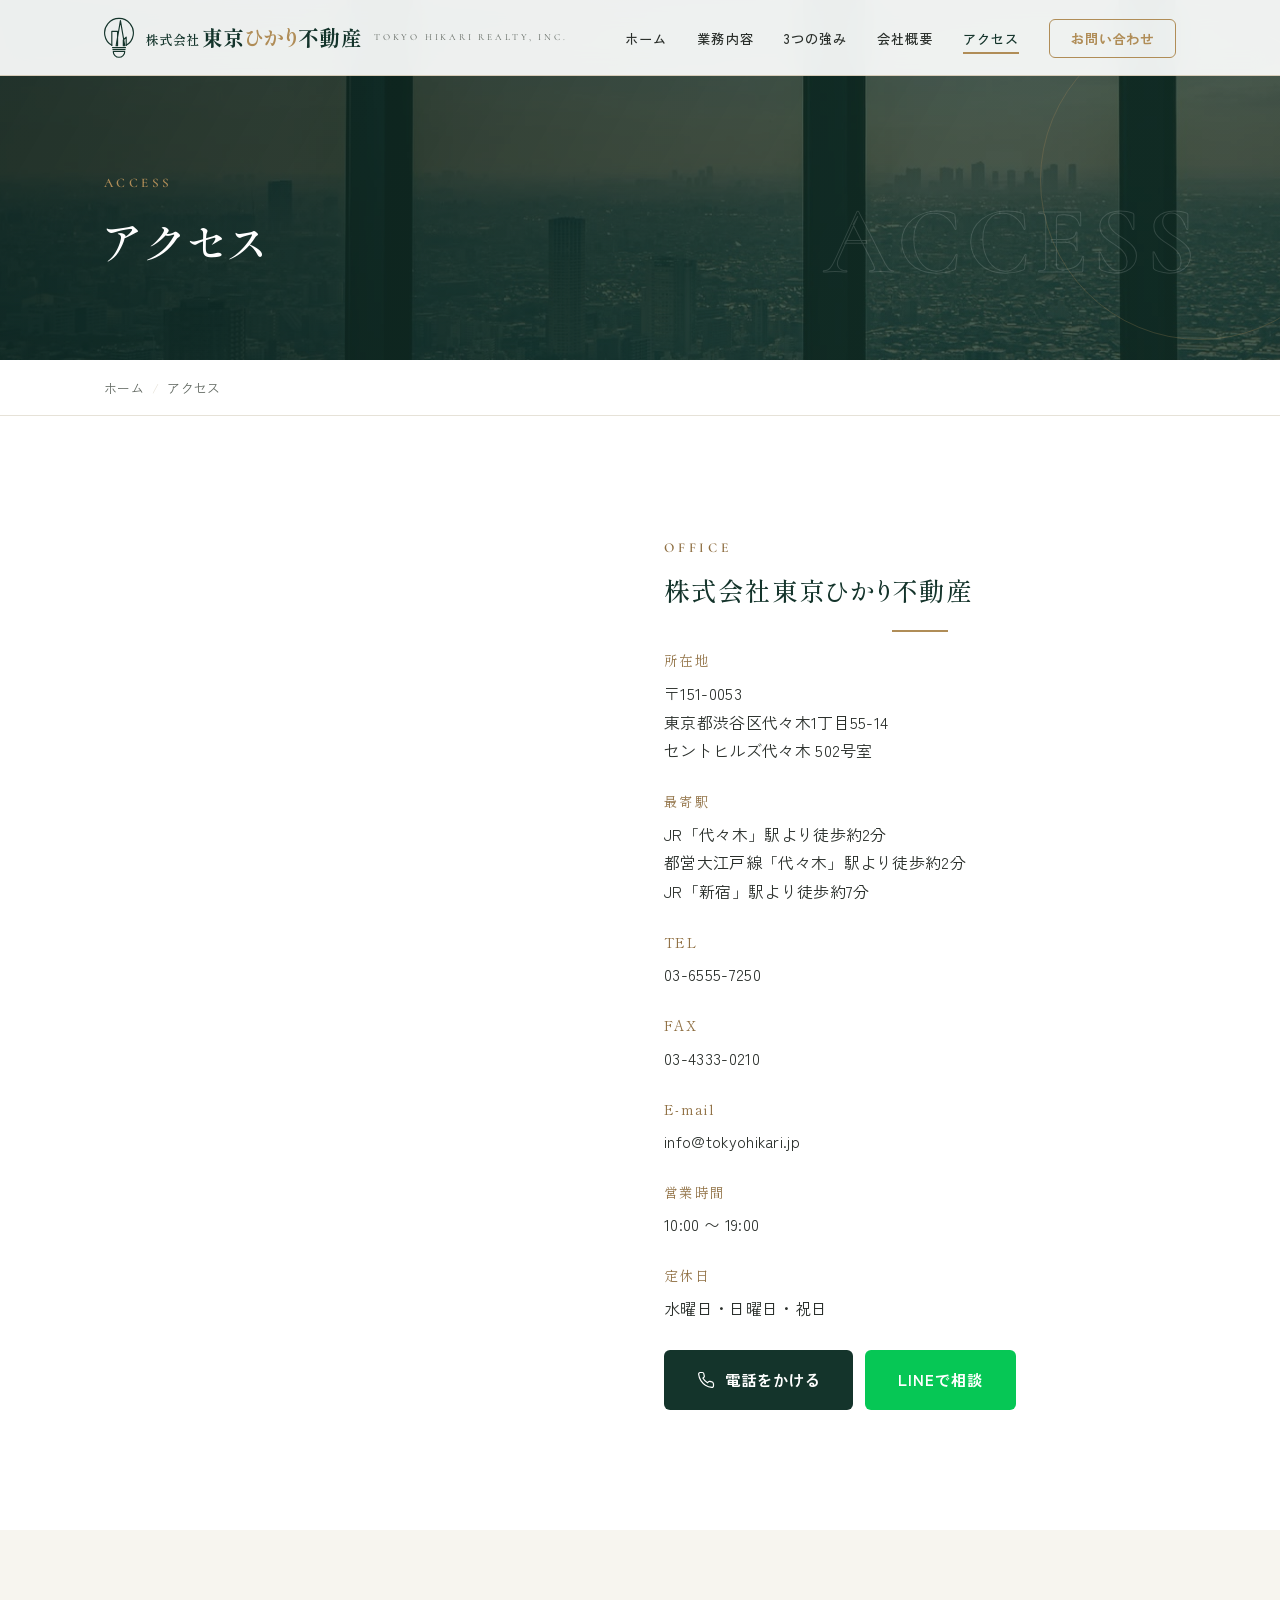
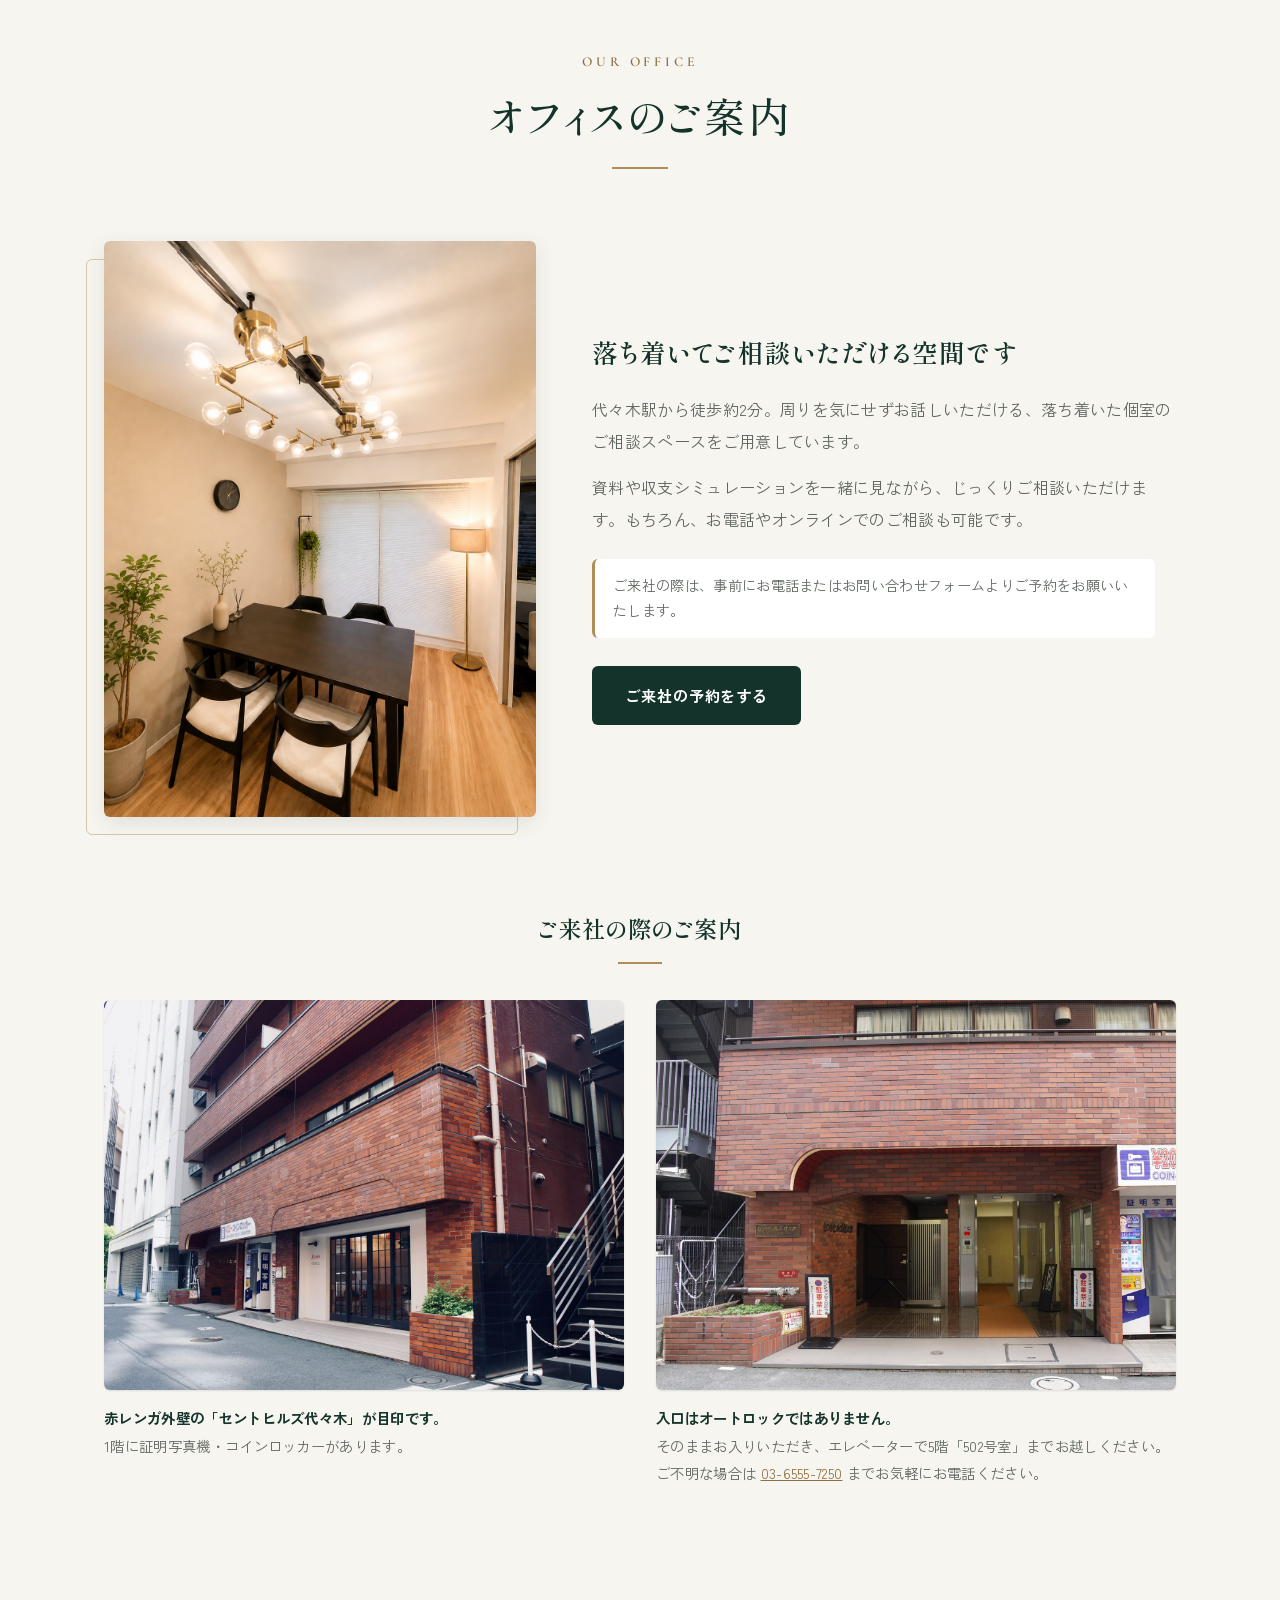
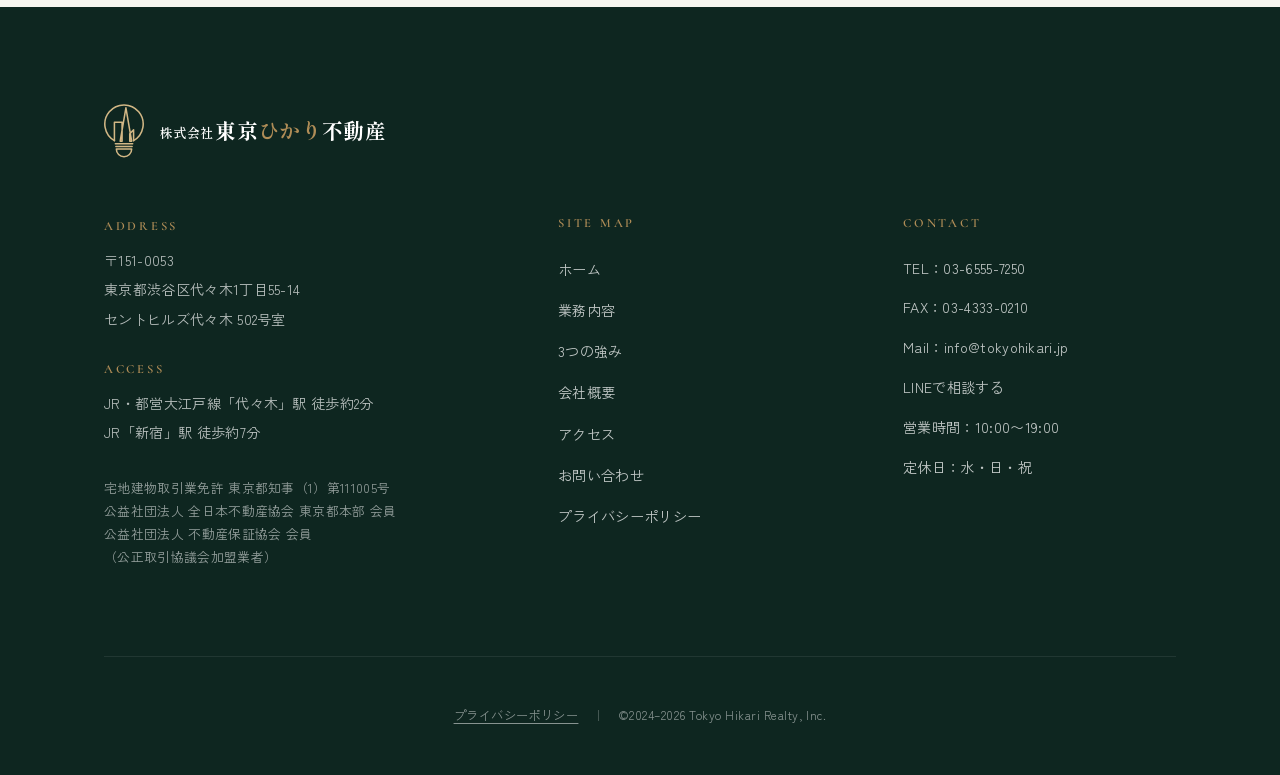
==== commit ac06a574: "正規URLを拡張子なしに統一（Search Consoleのリダイレクト警告対応） Cloudflareが .html を拡張子なしURLへ307転送する仕様のため、 sitemap・canonica" ====
--- a/access.html
+++ b/access.html
@@ -9,15 +9,15 @@
   <meta property="og:type" content="website" />
   <meta property="og:title" content="アクセス｜株式会社東京ひかり不動産" />
   <meta property="og:description" content="JR代々木駅より徒歩約2分。アクセス情報のご案内。" />
-  <meta property="og:url" content="https://www.tokyohikari.jp/access.html" />
+  <meta property="og:url" content="https://www.tokyohikari.jp/access" />
   <meta property="og:image" content="https://www.tokyohikari.jp/images/ogp.jpg" />
   <meta property="og:site_name" content="株式会社東京ひかり不動産" />
 
-  <link rel="canonical" href="https://www.tokyohikari.jp/access.html" />
+  <link rel="canonical" href="https://www.tokyohikari.jp/access" />
   <link rel="preconnect" href="https://fonts.googleapis.com" />
   <link rel="preconnect" href="https://fonts.gstatic.com" crossorigin />
   <link href="https://fonts.googleapis.com/css2?family=Cormorant:wght@500;600&family=Playfair+Display:wght@500;600&family=Shippori+Mincho:wght@500;600;700&family=Zen+Kaku+Gothic+Antique:wght@400;500;700;900&display=swap" rel="stylesheet" />
-  <link rel="stylesheet" href="css/style.css?v=20260802" />
+  <link rel="stylesheet" href="css/style.css?v=20260805" />
 
   <!-- Favicon / App Icons -->
   <link rel="icon" href="favicon.svg" type="image/svg+xml" />
@@ -50,7 +50,7 @@
   <!-- ============ HEADER ============ -->
   <header class="header">
     <div class="container header__inner">
-      <a href="index.html" class="brand" aria-label="株式会社東京ひかり不動産 ホーム">
+      <a href="/" class="brand" aria-label="株式会社東京ひかり不動産 ホーム">
         <img src="images/logo.svg" alt="" class="brand__logo" width="30" height="42" />
         <span class="brand__mark"><span class="brand__co">株式会社</span>東京<span class="lumine">ひかり</span>不動産</span>
         <span class="brand__en">Tokyo Hikari Realty, Inc.</span>
@@ -63,12 +63,12 @@
         <div class="gnav__scrim" aria-hidden="true"></div>
         <span class="gnav__brand" aria-hidden="true"><span class="gnav__co">株式会社</span>東京<span class="lumine">ひかり</span>不動産</span>
         <ul class="gnav__list">
-          <li><a href="index.html" class="gnav__link">ホーム</a></li>
-          <li><a href="services.html" class="gnav__link">業務内容</a></li>
-          <li><a href="strengths.html" class="gnav__link">3つの強み</a></li>
-          <li><a href="company.html" class="gnav__link">会社概要</a></li>
-          <li><a href="access.html" class="gnav__link is-active">アクセス</a></li>
-          <li><a href="contact.html" class="gnav__cta">お問い合わせ</a></li>
+          <li><a href="/" class="gnav__link">ホーム</a></li>
+          <li><a href="/services" class="gnav__link">業務内容</a></li>
+          <li><a href="/strengths" class="gnav__link">3つの強み</a></li>
+          <li><a href="/company" class="gnav__link">会社概要</a></li>
+          <li><a href="/access" class="gnav__link is-active">アクセス</a></li>
+          <li><a href="/contact" class="gnav__cta">お問い合わせ</a></li>
         </ul>
       </nav>
     </div>
@@ -84,7 +84,7 @@
     </section>
     <div class="breadcrumb">
       <div class="container">
-        <a href="index.html">ホーム</a><span>/</span>アクセス
+        <a href="/">ホーム</a><span>/</span>アクセス
       </div>
     </div>
 
@@ -162,7 +162,7 @@
               ご来社の際は、事前にお電話またはお問い合わせフォームよりご予約をお願いいたします。
             </p>
             <div style="display:flex; gap:12px; flex-wrap:wrap;">
-              <a href="contact.html" class="btn btn--navy">ご来社の予約をする</a>
+              <a href="/contact" class="btn btn--navy">ご来社の予約をする</a>
             </div>
           </div>
         </div>
@@ -221,13 +221,13 @@
         <div>
           <h3 class="footer__col-title">Site Map</h3>
           <ul class="footer__nav">
-            <li><a href="index.html">ホーム</a></li>
-            <li><a href="services.html">業務内容</a></li>
-            <li><a href="strengths.html">3つの強み</a></li>
-            <li><a href="company.html">会社概要</a></li>
-            <li><a href="access.html">アクセス</a></li>
-            <li><a href="contact.html">お問い合わせ</a></li>
-            <li><a href="privacy.html">プライバシーポリシー</a></li>
+            <li><a href="/">ホーム</a></li>
+            <li><a href="/services">業務内容</a></li>
+            <li><a href="/strengths">3つの強み</a></li>
+            <li><a href="/company">会社概要</a></li>
+            <li><a href="/access">アクセス</a></li>
+            <li><a href="/contact">お問い合わせ</a></li>
+            <li><a href="/privacy">プライバシーポリシー</a></li>
           </ul>
         </div>
         <div>
@@ -243,13 +243,13 @@
         </div>
       </div>
       <div class="footer__bottom">
-        <a href="privacy.html">プライバシーポリシー</a>
+        <a href="/privacy">プライバシーポリシー</a>
         <span aria-hidden="true">｜</span>
         &copy;2024&ndash;2026 Tokyo Hikari Realty, Inc.
       </div>
     </div>
   </footer>
 
-  <script src="js/main.js?v=20260731"></script>
+  <script src="js/main.js?v=20260732"></script>
 </body>
 </html>
--- a/css/style.css
+++ b/css/style.css
@@ -2290,7 +2290,10 @@
   min-height: 480px;
   margin: 56px 0 56px 56px;
   border-radius: var(--radius);
-  background: var(--color-primary-dark); /* 動画読込前・reduced-motion時の下地 */
+  /* 動画の読み込み前でもポスター画像を表示する。下地の深緑はセクション背景と同色で、
+     画像が無いとカーテンが開いても「深緑が深緑の上で開く」形になり演出が見えないため。
+     ポスターを敷くことで、動画の速度に関わらず開閉が必ず見えるようにする */
+  background: var(--color-primary-dark) url("../images/cta-tower-day-poster.jpg") 25% 50% / cover no-repeat;
 }
 
 .cta-band__media .cta-band__video {
@@ -2702,20 +2705,32 @@
 }
 
 /* CTA額装カードのカーテンリビール:
-   「見えた(is-visible)」×「動画再生開始(is-ready)」が揃うと中央から左右へ開く */
-.reveal-clip {
-  clip-path: inset(0 50% 0 50% round var(--radius));
-  transition: clip-path 1.8s var(--ease);
-}
-
-.reveal-clip.is-visible.is-ready {
-  clip-path: inset(0 0 0 0 round var(--radius));
-}
+   clip-pathはスクロール中に中間フレームが再描画されず演出が飛ぶ環境があるため、
+   画像を覆う左右2枚のパネルを transform で外へスライドさせて開く方式に変更。
+   transformはスクロール中でも確実に描画される。is-visibleが付くと左右へ退避する。
+   （画面の中ほどまで見えた時点でJS側がis-visibleを付与） */
+.reveal-clip__curtain {
+  position: absolute;
+  top: 0;
+  bottom: 0;
+  z-index: 3;
+  width: calc(50% + 1px); /* 左右で中央を1pxずつ重ねて隙間を防ぐ */
+  background: var(--color-primary-dark);
+  pointer-events: none;
+  transition: transform 1.8s var(--ease);
+  will-change: transform;
+}
+
+.reveal-clip__curtain--left { left: 0; }
+.reveal-clip__curtain--right { right: 0; }
+
+.reveal-clip.is-visible .reveal-clip__curtain--left { transform: translateX(-100%); }
+.reveal-clip.is-visible .reveal-clip__curtain--right { transform: translateX(100%); }
 
 @media (prefers-reduced-motion: reduce) {
   html { scroll-behavior: auto; }
   .reveal { opacity: 1; transform: none; transition: none; }
-  .reveal-clip { clip-path: none; transition: none; }
+  .reveal-clip__curtain { display: none; }
   .policy-grid .policy-item.reveal { transform: none; transition: none; }
   .policy-item__marker { background-size: 100% 38%; transition: none; }
   .policy-item__marker-line { background-size: 100% 38%; transition: none !important; }
